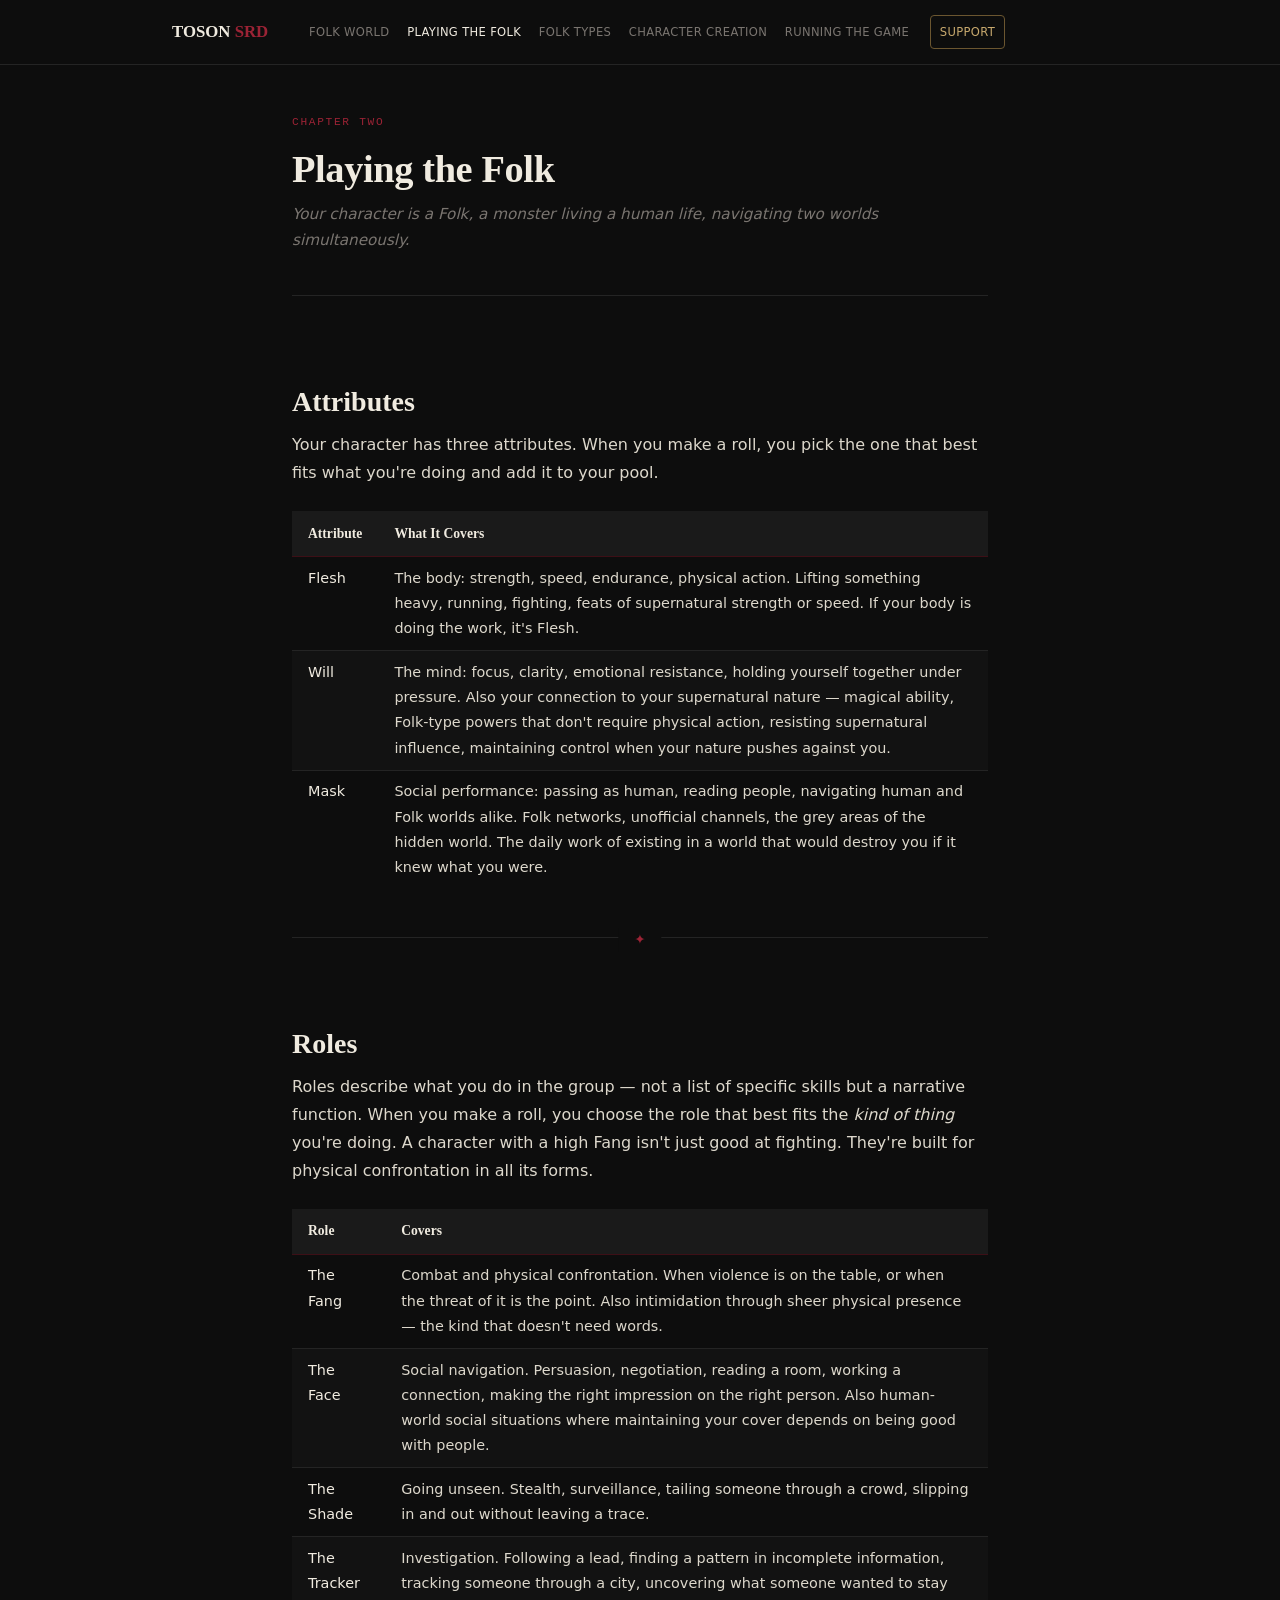
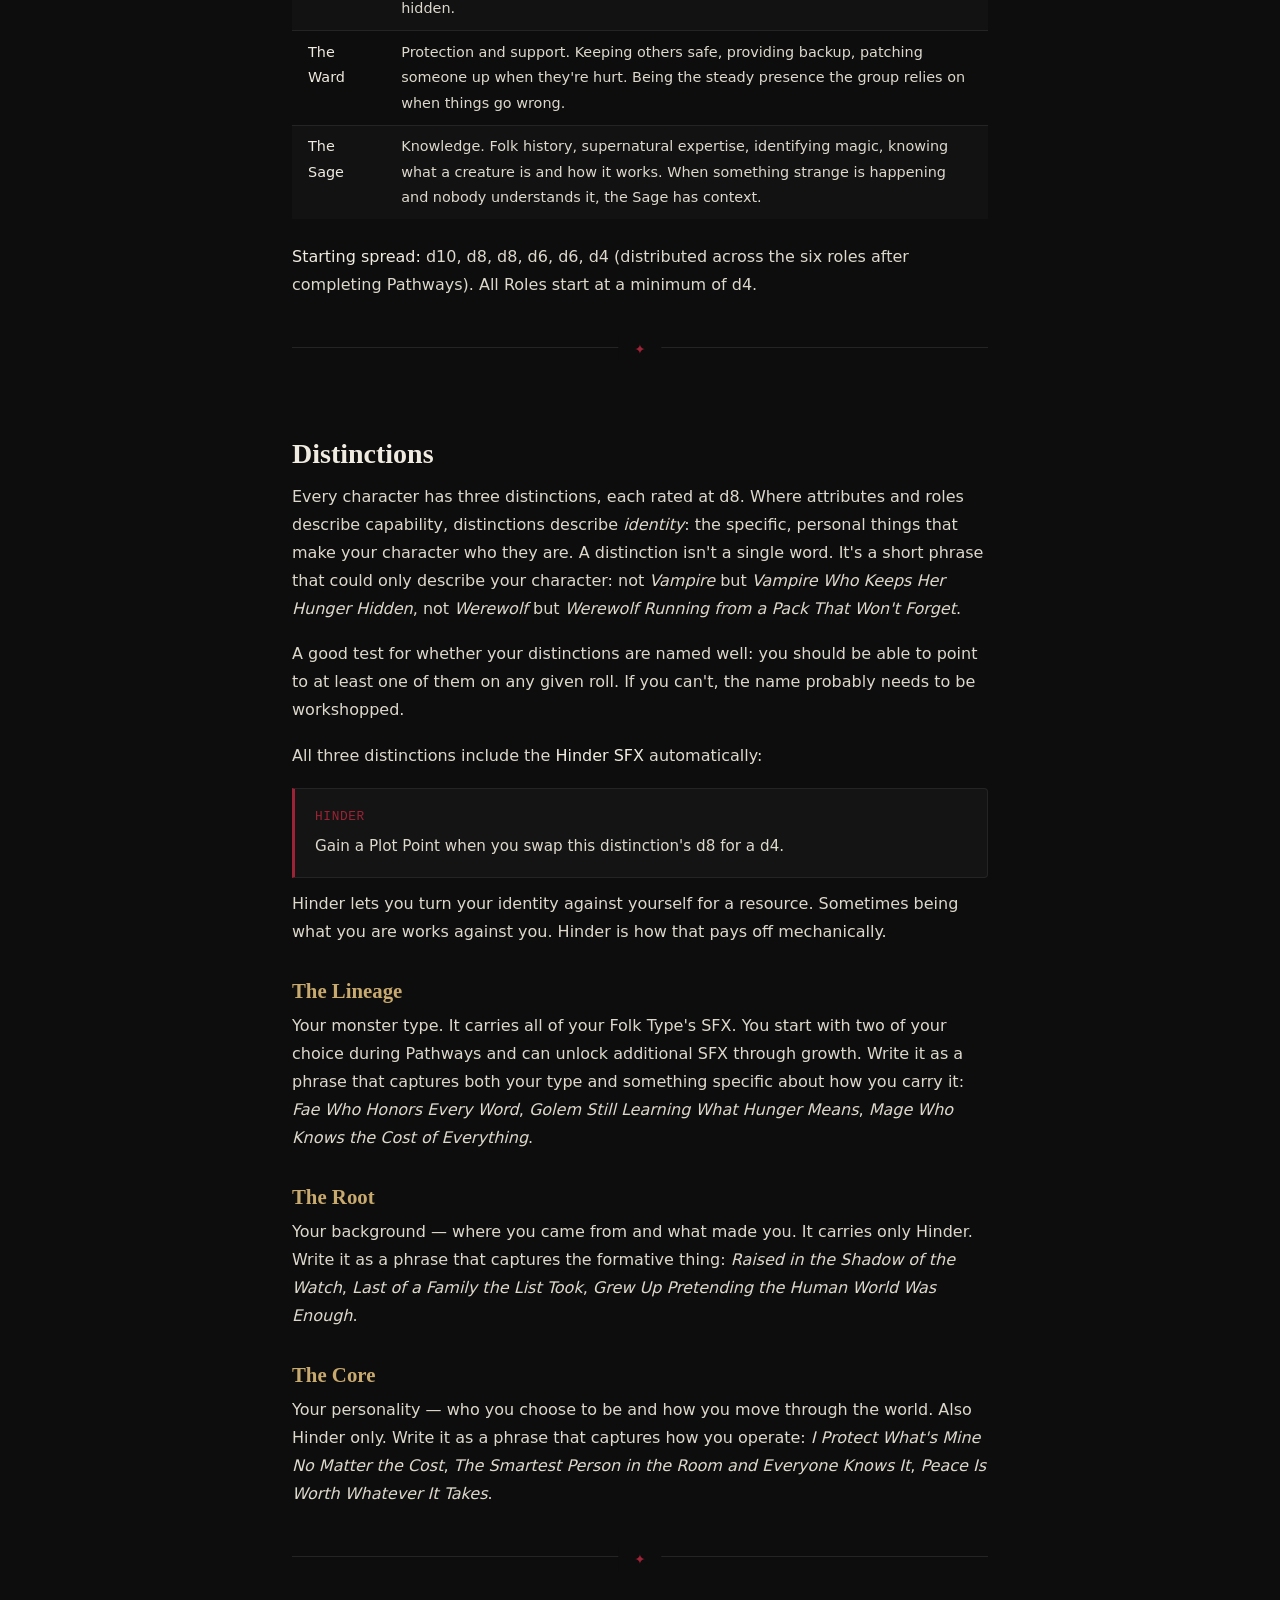
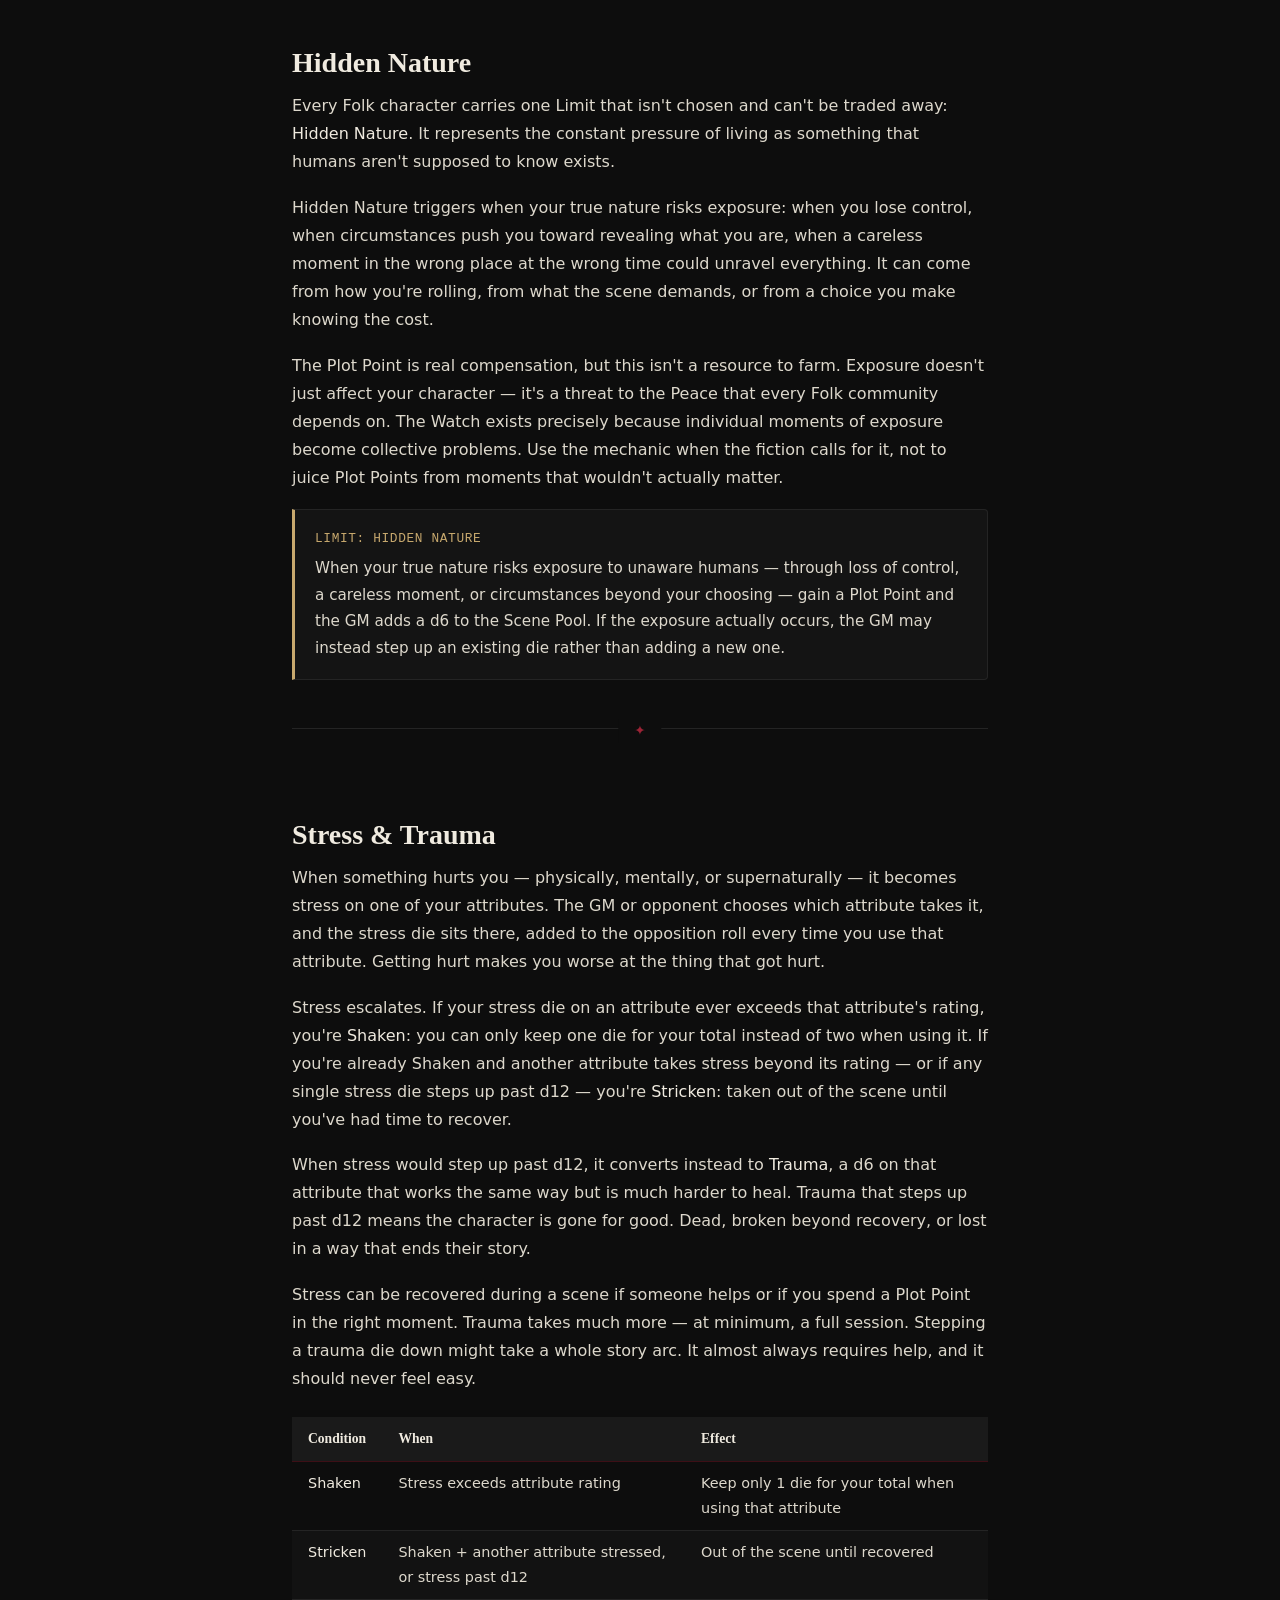
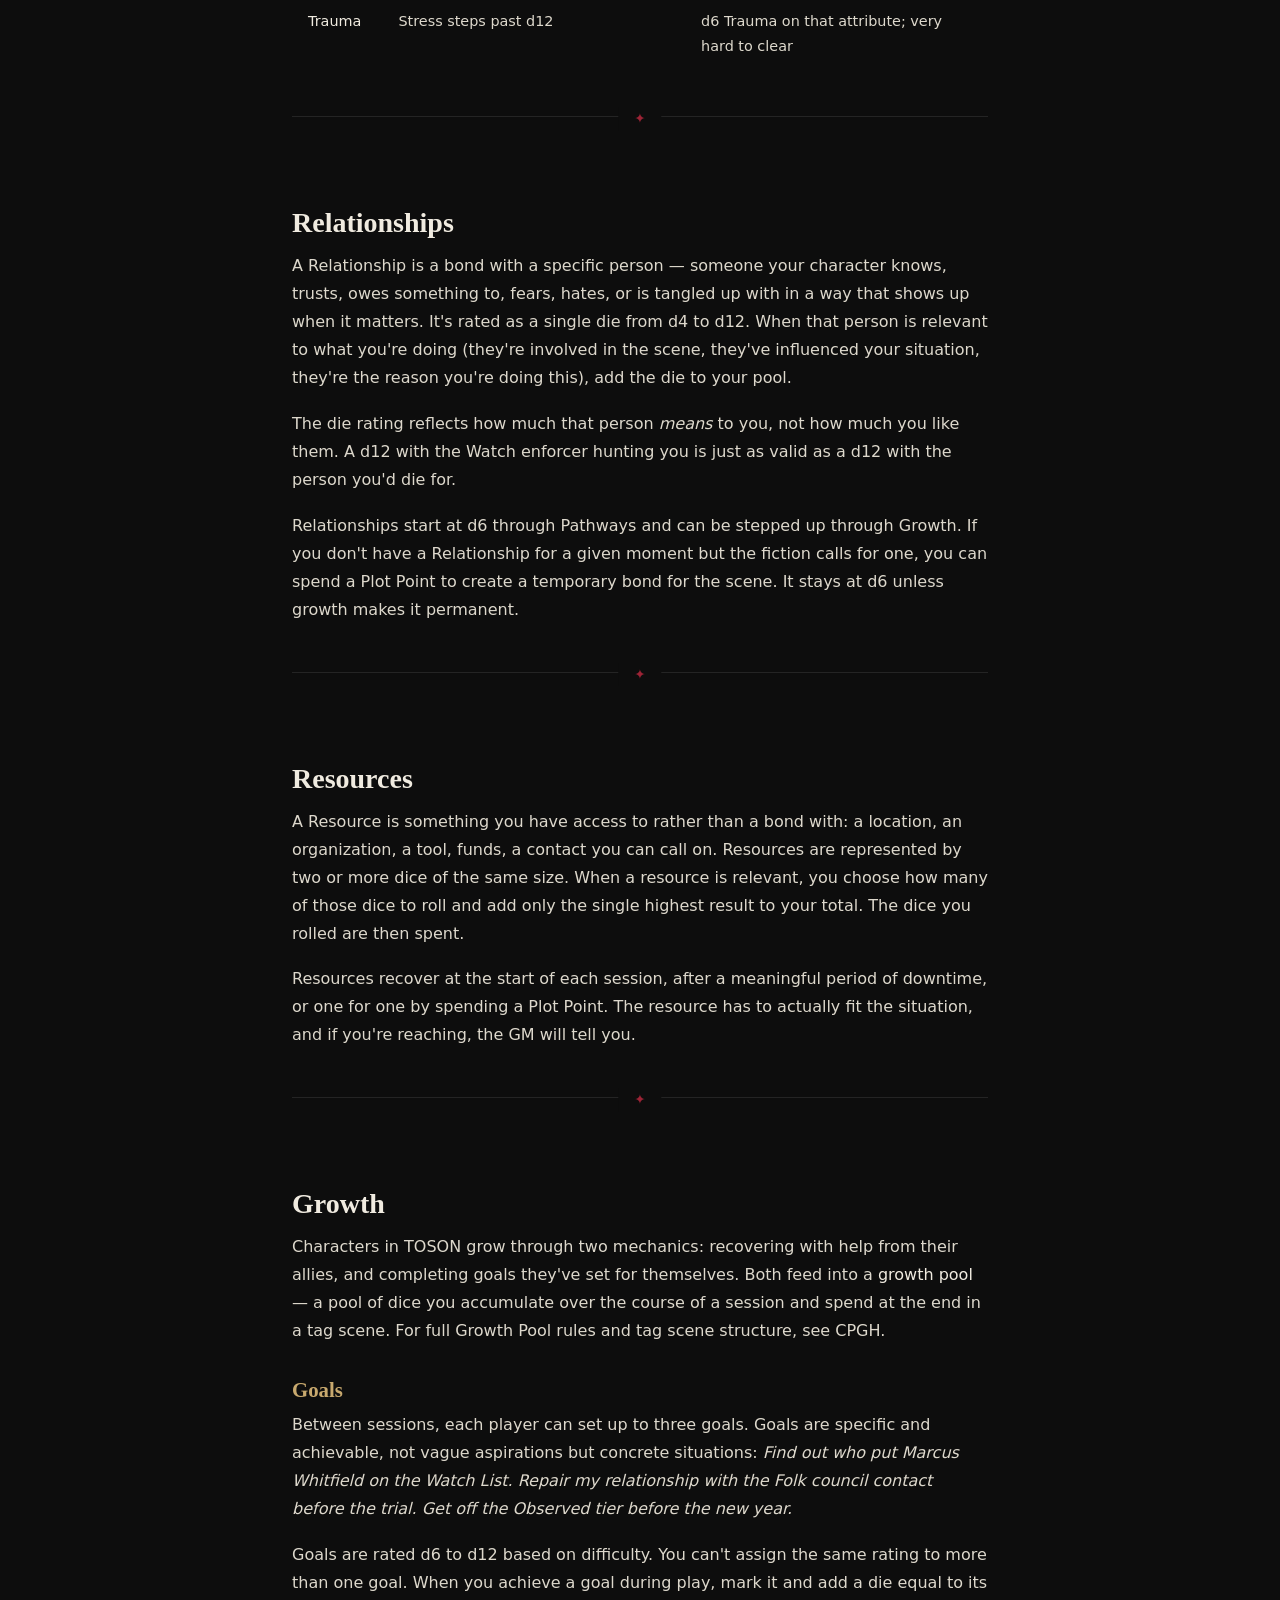
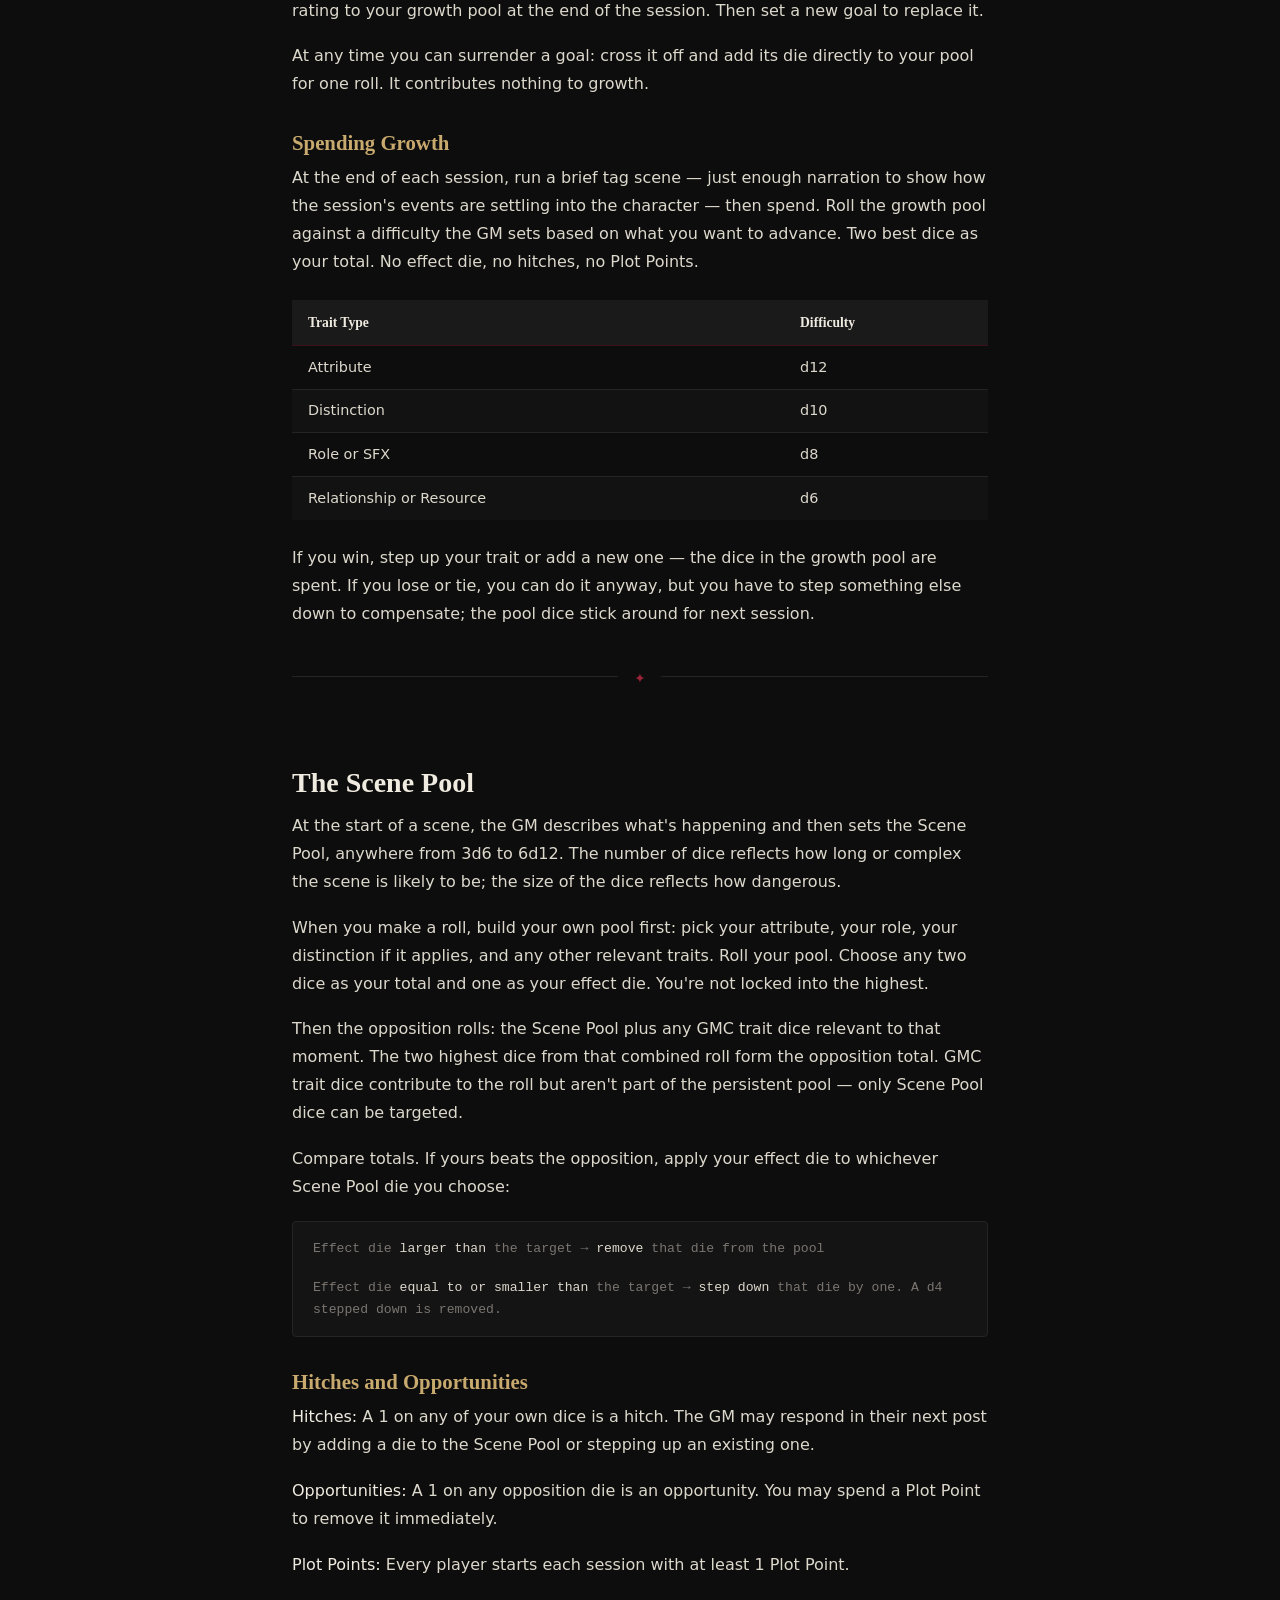
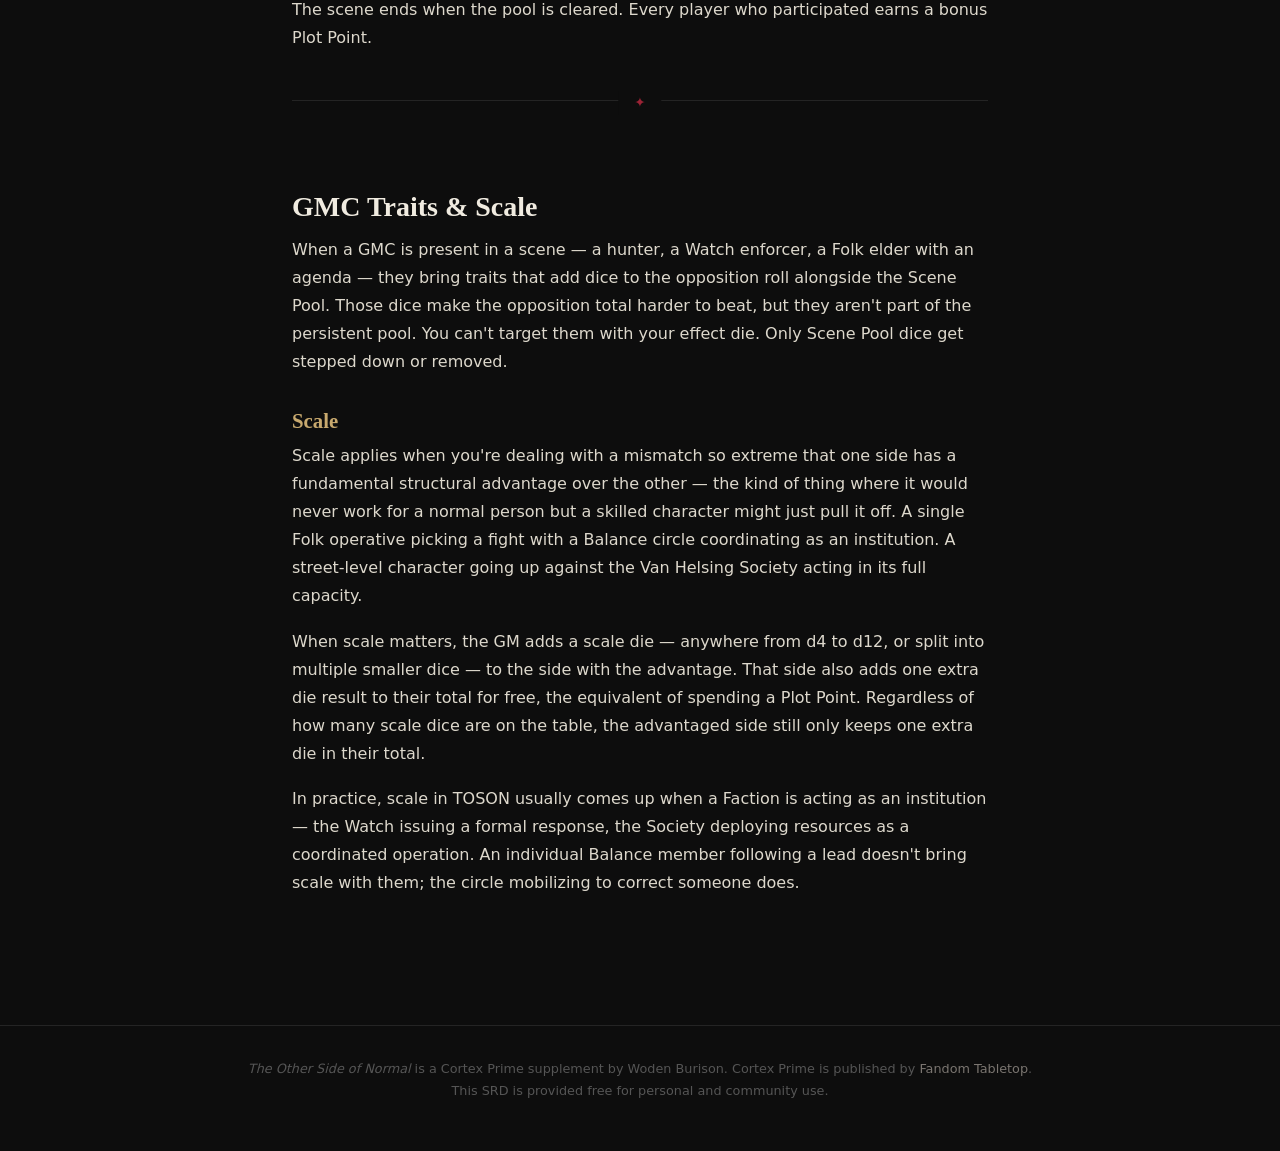
==== playing.html @ fdc02ce4 "init commit" ====
<!DOCTYPE html>
<html lang="en">
<head>
  <meta charset="UTF-8">
  <meta name="viewport" content="width=device-width, initial-scale=1.0">
  <title>Playing the Folk — TOSON SRD</title>
  <meta name="description" content="Attributes, Roles, Distinctions, Stress & Trauma, Relationships, Resources, Growth, and the Scene Pool for The Other Side of Normal.">
  <link rel="stylesheet" href="style.css">
</head>
<body>

<nav class="site-nav">
  <div class="nav-inner">
    <a class="nav-title" href="index.html">TOSON <span>SRD</span></a>
    <ul class="nav-links">
      <li><a href="folk-world.html">Folk World</a></li>
      <li><a href="playing.html" class="active">Playing the Folk</a></li>
      <li><a href="folk-types.html">Folk Types</a></li>
      <li><a href="character-creation.html">Character Creation</a></li>
      <li><a href="running.html">Running the Game</a></li>
      <li><a href="support.html" class="support-link">Support</a></li>
    </ul>
  </div>
</nav>

<main>
  <div class="page-wrapper">

    <header class="page-header">
      <div class="eyebrow">Chapter Two</div>
      <h1>Playing the Folk</h1>
      <p class="subtitle">Your character is a Folk, a monster living a human life, navigating two worlds simultaneously.</p>
    </header>

    <!-- ATTRIBUTES -->
    <section class="section">
      <span id="attributes" class="section-anchor"></span>
      <h2>Attributes</h2>
      <p>Your character has three attributes. When you make a roll, you pick the one that best fits what you're doing and add it to your pool.</p>

      <div class="table-wrapper">
        <table>
          <thead>
            <tr>
              <th>Attribute</th>
              <th>What It Covers</th>
            </tr>
          </thead>
          <tbody>
            <tr>
              <td><strong>Flesh</strong></td>
              <td>The body: strength, speed, endurance, physical action. Lifting something heavy, running, fighting, feats of supernatural strength or speed. If your body is doing the work, it's Flesh.</td>
            </tr>
            <tr>
              <td><strong>Will</strong></td>
              <td>The mind: focus, clarity, emotional resistance, holding yourself together under pressure. Also your connection to your supernatural nature — magical ability, Folk-type powers that don't require physical action, resisting supernatural influence, maintaining control when your nature pushes against you.</td>
            </tr>
            <tr>
              <td><strong>Mask</strong></td>
              <td>Social performance: passing as human, reading people, navigating human and Folk worlds alike. Folk networks, unofficial channels, the grey areas of the hidden world. The daily work of existing in a world that would destroy you if it knew what you were.</td>
            </tr>
          </tbody>
        </table>
      </div>
    </section>

    <hr class="section-rule">

    <!-- ROLES -->
    <section class="section">
      <span id="roles" class="section-anchor"></span>
      <h2>Roles</h2>
      <p>Roles describe what you do in the group — not a list of specific skills but a narrative function. When you make a roll, you choose the role that best fits the <em>kind of thing</em> you're doing. A character with a high Fang isn't just good at fighting. They're built for physical confrontation in all its forms.</p>

      <div class="table-wrapper">
        <table>
          <thead>
            <tr>
              <th>Role</th>
              <th>Covers</th>
            </tr>
          </thead>
          <tbody>
            <tr>
              <td><strong>The Fang</strong></td>
              <td>Combat and physical confrontation. When violence is on the table, or when the threat of it is the point. Also intimidation through sheer physical presence — the kind that doesn't need words.</td>
            </tr>
            <tr>
              <td><strong>The Face</strong></td>
              <td>Social navigation. Persuasion, negotiation, reading a room, working a connection, making the right impression on the right person. Also human-world social situations where maintaining your cover depends on being good with people.</td>
            </tr>
            <tr>
              <td><strong>The Shade</strong></td>
              <td>Going unseen. Stealth, surveillance, tailing someone through a crowd, slipping in and out without leaving a trace.</td>
            </tr>
            <tr>
              <td><strong>The Tracker</strong></td>
              <td>Investigation. Following a lead, finding a pattern in incomplete information, tracking someone through a city, uncovering what someone wanted to stay hidden.</td>
            </tr>
            <tr>
              <td><strong>The Ward</strong></td>
              <td>Protection and support. Keeping others safe, providing backup, patching someone up when they're hurt. Being the steady presence the group relies on when things go wrong.</td>
            </tr>
            <tr>
              <td><strong>The Sage</strong></td>
              <td>Knowledge. Folk history, supernatural expertise, identifying magic, knowing what a creature is and how it works. When something strange is happening and nobody understands it, the Sage has context.</td>
            </tr>
          </tbody>
        </table>
      </div>

      <p><strong>Starting spread:</strong> d10, d8, d8, d6, d6, d4 (distributed across the six roles after completing Pathways). All Roles start at a minimum of d4.</p>
    </section>

    <hr class="section-rule">

    <!-- DISTINCTIONS -->
    <section class="section">
      <span id="distinctions" class="section-anchor"></span>
      <h2>Distinctions</h2>
      <p>Every character has three distinctions, each rated at d8. Where attributes and roles describe capability, distinctions describe <em>identity</em>: the specific, personal things that make your character who they are. A distinction isn't a single word. It's a short phrase that could only describe your character: not <em>Vampire</em> but <em>Vampire Who Keeps Her Hunger Hidden</em>, not <em>Werewolf</em> but <em>Werewolf Running from a Pack That Won't Forget</em>.</p>
      <p>A good test for whether your distinctions are named well: you should be able to point to at least one of them on any given roll. If you can't, the name probably needs to be workshopped.</p>

      <p>All three distinctions include the <strong>Hinder SFX</strong> automatically:</p>

      <div class="sfx-block">
        <div class="sfx-name">Hinder</div>
        <p>Gain a Plot Point when you swap this distinction's d8 for a d4.</p>
      </div>

      <p>Hinder lets you turn your identity against yourself for a resource. Sometimes being what you are works against you. Hinder is how that pays off mechanically.</p>

      <h3>The Lineage</h3>
      <p>Your monster type. It carries all of your Folk Type's SFX. You start with two of your choice during Pathways and can unlock additional SFX through growth. Write it as a phrase that captures both your type and something specific about how you carry it: <em>Fae Who Honors Every Word</em>, <em>Golem Still Learning What Hunger Means</em>, <em>Mage Who Knows the Cost of Everything</em>.</p>

      <h3>The Root</h3>
      <p>Your background — where you came from and what made you. It carries only Hinder. Write it as a phrase that captures the formative thing: <em>Raised in the Shadow of the Watch</em>, <em>Last of a Family the List Took</em>, <em>Grew Up Pretending the Human World Was Enough</em>.</p>

      <h3>The Core</h3>
      <p>Your personality — who you choose to be and how you move through the world. Also Hinder only. Write it as a phrase that captures how you operate: <em>I Protect What's Mine No Matter the Cost</em>, <em>The Smartest Person in the Room and Everyone Knows It</em>, <em>Peace Is Worth Whatever It Takes</em>.</p>
    </section>

    <hr class="section-rule">

    <!-- HIDDEN NATURE -->
    <section class="section">
      <span id="hidden-nature" class="section-anchor"></span>
      <h2>Hidden Nature</h2>
      <p>Every Folk character carries one Limit that isn't chosen and can't be traded away: <strong>Hidden Nature</strong>. It represents the constant pressure of living as something that humans aren't supposed to know exists.</p>
      <p>Hidden Nature triggers when your true nature risks exposure: when you lose control, when circumstances push you toward revealing what you are, when a careless moment in the wrong place at the wrong time could unravel everything. It can come from how you're rolling, from what the scene demands, or from a choice you make knowing the cost.</p>
      <p>The Plot Point is real compensation, but this isn't a resource to farm. Exposure doesn't just affect your character — it's a threat to the Peace that every Folk community depends on. The Watch exists precisely because individual moments of exposure become collective problems. Use the mechanic when the fiction calls for it, not to juice Plot Points from moments that wouldn't actually matter.</p>

      <div class="sfx-block limit">
        <div class="sfx-name">Limit: Hidden Nature</div>
        <p>When your true nature risks exposure to unaware humans — through loss of control, a careless moment, or circumstances beyond your choosing — gain a Plot Point and the GM adds a d6 to the Scene Pool. If the exposure actually occurs, the GM may instead step up an existing die rather than adding a new one.</p>
      </div>
    </section>

    <hr class="section-rule">

    <!-- STRESS & TRAUMA -->
    <section class="section">
      <span id="stress-trauma" class="section-anchor"></span>
      <h2>Stress &amp; Trauma</h2>
      <p>When something hurts you — physically, mentally, or supernaturally — it becomes stress on one of your attributes. The GM or opponent chooses which attribute takes it, and the stress die sits there, added to the opposition roll every time you use that attribute. Getting hurt makes you worse at the thing that got hurt.</p>

      <p>Stress escalates. If your stress die on an attribute ever exceeds that attribute's rating, you're <strong>Shaken</strong>: you can only keep one die for your total instead of two when using it. If you're already Shaken and another attribute takes stress beyond its rating — or if any single stress die steps up past d12 — you're <strong>Stricken</strong>: taken out of the scene until you've had time to recover.</p>

      <p>When stress would step up past d12, it converts instead to <strong>Trauma</strong>, a d6 on that attribute that works the same way but is much harder to heal. Trauma that steps up past d12 means the character is gone for good. Dead, broken beyond recovery, or lost in a way that ends their story.</p>

      <p>Stress can be recovered during a scene if someone helps or if you spend a Plot Point in the right moment. Trauma takes much more — at minimum, a full session. Stepping a trauma die down might take a whole story arc. It almost always requires help, and it should never feel easy.</p>

      <div class="table-wrapper">
        <table>
          <thead>
            <tr>
              <th>Condition</th>
              <th>When</th>
              <th>Effect</th>
            </tr>
          </thead>
          <tbody>
            <tr>
              <td><strong>Shaken</strong></td>
              <td>Stress exceeds attribute rating</td>
              <td>Keep only 1 die for your total when using that attribute</td>
            </tr>
            <tr>
              <td><strong>Stricken</strong></td>
              <td>Shaken + another attribute stressed, or stress past d12</td>
              <td>Out of the scene until recovered</td>
            </tr>
            <tr>
              <td><strong>Trauma</strong></td>
              <td>Stress steps past d12</td>
              <td>d6 Trauma on that attribute; very hard to clear</td>
            </tr>
          </tbody>
        </table>
      </div>
    </section>

    <hr class="section-rule">

    <!-- RELATIONSHIPS -->
    <section class="section">
      <span id="relationships" class="section-anchor"></span>
      <h2>Relationships</h2>
      <p>A Relationship is a bond with a specific person — someone your character knows, trusts, owes something to, fears, hates, or is tangled up with in a way that shows up when it matters. It's rated as a single die from d4 to d12. When that person is relevant to what you're doing (they're involved in the scene, they've influenced your situation, they're the reason you're doing this), add the die to your pool.</p>

      <p>The die rating reflects how much that person <em>means</em> to you, not how much you like them. A d12 with the Watch enforcer hunting you is just as valid as a d12 with the person you'd die for.</p>

      <p>Relationships start at d6 through Pathways and can be stepped up through Growth. If you don't have a Relationship for a given moment but the fiction calls for one, you can spend a Plot Point to create a temporary bond for the scene. It stays at d6 unless growth makes it permanent.</p>
    </section>

    <hr class="section-rule">

    <!-- RESOURCES -->
    <section class="section">
      <span id="resources" class="section-anchor"></span>
      <h2>Resources</h2>
      <p>A Resource is something you have access to rather than a bond with: a location, an organization, a tool, funds, a contact you can call on. Resources are represented by two or more dice of the same size. When a resource is relevant, you choose how many of those dice to roll and add only the single highest result to your total. The dice you rolled are then spent.</p>

      <p>Resources recover at the start of each session, after a meaningful period of downtime, or one for one by spending a Plot Point. The resource has to actually fit the situation, and if you're reaching, the GM will tell you.</p>
    </section>

    <hr class="section-rule">

    <!-- GROWTH -->
    <section class="section">
      <span id="growth" class="section-anchor"></span>
      <h2>Growth</h2>
      <p>Characters in TOSON grow through two mechanics: recovering with help from their allies, and completing goals they've set for themselves. Both feed into a <strong>growth pool</strong> — a pool of dice you accumulate over the course of a session and spend at the end in a tag scene. For full Growth Pool rules and tag scene structure, see CPGH.</p>

      <h3>Goals</h3>
      <p>Between sessions, each player can set up to three goals. Goals are specific and achievable, not vague aspirations but concrete situations: <em>Find out who put Marcus Whitfield on the Watch List. Repair my relationship with the Folk council contact before the trial. Get off the Observed tier before the new year.</em></p>
      <p>Goals are rated d6 to d12 based on difficulty. You can't assign the same rating to more than one goal. When you achieve a goal during play, mark it and add a die equal to its rating to your growth pool at the end of the session. Then set a new goal to replace it.</p>
      <p>At any time you can surrender a goal: cross it off and add its die directly to your pool for one roll. It contributes nothing to growth.</p>

      <h3>Spending Growth</h3>
      <p>At the end of each session, run a brief tag scene — just enough narration to show how the session's events are settling into the character — then spend. Roll the growth pool against a difficulty the GM sets based on what you want to advance. Two best dice as your total. No effect die, no hitches, no Plot Points.</p>

      <div class="table-wrapper">
        <table>
          <thead>
            <tr>
              <th>Trait Type</th>
              <th>Difficulty</th>
            </tr>
          </thead>
          <tbody>
            <tr><td>Attribute</td><td>d12</td></tr>
            <tr><td>Distinction</td><td>d10</td></tr>
            <tr><td>Role or SFX</td><td>d8</td></tr>
            <tr><td>Relationship or Resource</td><td>d6</td></tr>
          </tbody>
        </table>
      </div>

      <p>If you win, step up your trait or add a new one — the dice in the growth pool are spent. If you lose or tie, you can do it anyway, but you have to step something else down to compensate; the pool dice stick around for next session.</p>
    </section>

    <hr class="section-rule">

    <!-- SCENE POOL -->
    <section class="section">
      <span id="scene-pool" class="section-anchor"></span>
      <h2>The Scene Pool</h2>
      <p>At the start of a scene, the GM describes what's happening and then sets the Scene Pool, anywhere from 3d6 to 6d12. The number of dice reflects how long or complex the scene is likely to be; the size of the dice reflects how dangerous.</p>

      <p>When you make a roll, build your own pool first: pick your attribute, your role, your distinction if it applies, and any other relevant traits. Roll your pool. Choose any two dice as your total and one as your effect die. You're not locked into the highest.</p>

      <p>Then the opposition rolls: the Scene Pool plus any GMC trait dice relevant to that moment. The two highest dice from that combined roll form the opposition total. GMC trait dice contribute to the roll but aren't part of the persistent pool — only Scene Pool dice can be targeted.</p>

      <p>Compare totals. If yours beats the opposition, apply your effect die to whichever Scene Pool die you choose:</p>

      <div class="mechanic">
        <p>Effect die <strong>larger than</strong> the target → <strong>remove</strong> that die from the pool</p>
        <p style="margin-bottom:0">Effect die <strong>equal to or smaller than</strong> the target → <strong>step down</strong> that die by one. A d4 stepped down is removed.</p>
      </div>

      <h3>Hitches and Opportunities</h3>
      <p><strong>Hitches:</strong> A 1 on any of your own dice is a hitch. The GM may respond in their next post by adding a die to the Scene Pool or stepping up an existing one.</p>
      <p><strong>Opportunities:</strong> A 1 on any opposition die is an opportunity. You may spend a Plot Point to remove it immediately.</p>
      <p><strong>Plot Points:</strong> Every player starts each session with at least 1 Plot Point.</p>

      <p>The scene ends when the pool is cleared. Every player who participated earns a bonus Plot Point.</p>
    </section>

    <hr class="section-rule">

    <!-- GMC TRAITS & SCALE -->
    <section class="section">
      <span id="gmc-traits-scale" class="section-anchor"></span>
      <h2>GMC Traits &amp; Scale</h2>
      <p>When a GMC is present in a scene — a hunter, a Watch enforcer, a Folk elder with an agenda — they bring traits that add dice to the opposition roll alongside the Scene Pool. Those dice make the opposition total harder to beat, but they aren't part of the persistent pool. You can't target them with your effect die. Only Scene Pool dice get stepped down or removed.</p>

      <h3>Scale</h3>
      <p>Scale applies when you're dealing with a mismatch so extreme that one side has a fundamental structural advantage over the other — the kind of thing where it would never work for a normal person but a skilled character might just pull it off. A single Folk operative picking a fight with a Balance circle coordinating as an institution. A street-level character going up against the Van Helsing Society acting in its full capacity.</p>

      <p>When scale matters, the GM adds a scale die — anywhere from d4 to d12, or split into multiple smaller dice — to the side with the advantage. That side also adds one extra die result to their total for free, the equivalent of spending a Plot Point. Regardless of how many scale dice are on the table, the advantaged side still only keeps one extra die in their total.</p>

      <p>In practice, scale in TOSON usually comes up when a Faction is acting as an institution — the Watch issuing a formal response, the Society deploying resources as a coordinated operation. An individual Balance member following a lead doesn't bring scale with them; the circle mobilizing to correct someone does.</p>
    </section>

  </div>
</main>

<footer>
  <p><em>The Other Side of Normal</em> is a Cortex Prime supplement by Woden Burison. Cortex Prime is published by <a href="https://www.cortexrpg.com" target="_blank" rel="noopener">Fandom Tabletop</a>.<br>
  This SRD is provided free for personal and community use.</p>
</footer>

</body>
</html>
---- style.css ----
/* =============================================
   THE OTHER SIDE OF NORMAL — SRD Stylesheet
   Theme: Lite Modern Horror / Urban Fantasy
   ============================================= */

/* System fonts — no external dependencies */

/* ---- Reset & Base ---- */
*, *::before, *::after {
  box-sizing: border-box;
  margin: 0;
  padding: 0;
}

:root {
  --bg:           #0d0d0d;
  --bg-card:      #141414;
  --bg-elevated:  #1a1a1a;
  --border:       #242424;
  --border-light: #2e2e2e;
  --text:         #ddd8cc;
  --text-muted:   #7a7570;
  --text-dim:     #555;
  --heading:      #f0ebe0;
  --accent:       #9b2335;
  --accent-hover: #c02a40;
  --accent-muted: #3d0f16;
  --gold:         #c8a96e;
  --gold-muted:   #6b5630;
  --link:         #b8956e;
  --link-hover:   #d4b08c;
  --nav-h:        64px;
  --content-w:    760px;
  --wide-w:       1000px;
  --radius:       4px;
}

html {
  scroll-behavior: smooth;
}

body {
  background-color: var(--bg);
  color: var(--text);
  font-family: system-ui, -apple-system, BlinkMacSystemFont, "Segoe UI", "Helvetica Neue", Arial, sans-serif;
  font-size: 16px;
  font-weight: 400;
  line-height: 1.75;
  min-height: 100vh;
}

/* ---- Typography ---- */
h1, h2, h3, h4, h5 {
  font-family: Georgia, "Palatino Linotype", Palatino, serif;
  color: var(--heading);
  line-height: 1.25;
  font-weight: 600;
}

h1 { font-size: 2.4rem; letter-spacing: -0.01em; }
h2 { font-size: 1.75rem; margin-top: 2.5rem; margin-bottom: 0.75rem; }
h3 { font-size: 1.3rem; margin-top: 2rem; margin-bottom: 0.5rem; color: var(--gold); }
h4 { font-size: 1.05rem; margin-top: 1.5rem; margin-bottom: 0.4rem; color: var(--text); font-style: italic; }
h5 { font-size: 0.95rem; margin-top: 1.25rem; margin-bottom: 0.3rem; text-transform: uppercase; letter-spacing: 0.08em; font-size: 0.8rem; color: var(--text-muted); }

p { margin-bottom: 1.1rem; }

a {
  color: var(--link);
  text-decoration: none;
  transition: color 0.15s ease;
}
a:hover { color: var(--link-hover); text-decoration: underline; }

strong { color: var(--heading); font-weight: 500; }
em { font-style: italic; }

hr {
  border: none;
  border-top: 1px solid var(--border);
  margin: 2.5rem 0;
}

/* Decorative section divider */
hr.section-rule {
  border: none;
  text-align: center;
  margin: 3rem 0;
  overflow: visible;
  position: relative;
}
hr.section-rule::after {
  content: '✦';
  position: absolute;
  top: -0.65em;
  left: 50%;
  transform: translateX(-50%);
  color: var(--accent);
  font-size: 0.85rem;
  background: var(--bg);
  padding: 0 1rem;
}
hr.section-rule::before {
  content: '';
  display: block;
  border-top: 1px solid var(--border);
  width: 100%;
  margin-top: 0.6em;
}

/* ---- Navigation ---- */
nav.site-nav {
  position: sticky;
  top: 0;
  z-index: 100;
  background: #0d0d0d;
  border-bottom: 1px solid var(--border);
}

.nav-inner {
  max-width: var(--wide-w);
  margin: 0 auto;
  padding: 0 2rem;
  width: 100%;
  display: grid;
  grid-template-columns: auto 1fr;
  align-items: center;
  min-height: var(--nav-h);
}

.nav-title {
  font-family: Georgia, "Palatino Linotype", Palatino, serif;
  font-size: 1.05rem;
  font-weight: 600;
  color: var(--heading);
  text-decoration: none;
  white-space: nowrap;
  margin-right: 2rem;
}
.nav-title:hover { color: var(--gold); text-decoration: none; }

.nav-title span {
  color: var(--accent);
}

.nav-links {
  display: flex;
  flex-wrap: wrap;
  align-items: center;
  list-style: none;
  row-gap: 0.15rem;
  padding: 0.65rem 0;
}

.nav-links a {
  display: block;
  padding: 0.4rem 0.55rem;
  font-size: 0.72rem;
  font-weight: 500;
  letter-spacing: 0.03em;
  text-transform: uppercase;
  color: var(--text-muted);
  white-space: nowrap;
  transition: color 0.15s ease;
  text-decoration: none;
}
.nav-links a:hover,
.nav-links a.active { color: var(--heading); }
.nav-links a.support-link {
  color: var(--gold);
  border: 1px solid var(--gold-muted);
  border-radius: var(--radius);
  margin-left: 0.75rem;
}
.nav-links a.support-link:hover {
  background: var(--gold-muted);
  color: var(--gold);
}

/* ---- Layout ---- */
.page-wrapper {
  max-width: var(--content-w);
  margin: 0 auto;
  padding: 3rem 2rem 5rem;
}

.page-wrapper.wide {
  max-width: var(--wide-w);
}

/* ---- Page Header ---- */
.page-header {
  margin-bottom: 3rem;
  padding-bottom: 1.5rem;
  border-bottom: 1px solid var(--border);
}

.page-header .eyebrow {
  font-size: 0.7rem;
  text-transform: uppercase;
  letter-spacing: 0.15em;
  color: var(--accent);
  font-family: "Courier New", Courier, monospace;
  margin-bottom: 0.75rem;
}

.page-header h1 {
  margin-bottom: 0.5rem;
}

.page-header .subtitle {
  color: var(--text-muted);
  font-size: 0.95rem;
  font-style: italic;
}

/* ---- Section Anchors ---- */
.section {
  margin-bottom: 3rem;
}

.section-anchor {
  display: block;
  height: calc(var(--nav-h) + 1rem);
  margin-top: calc(-1 * (var(--nav-h) + 1rem));
  pointer-events: none;
  visibility: hidden;
}

/* ---- Tables ---- */
.table-wrapper {
  overflow-x: auto;
  margin: 1.5rem 0;
}

table {
  width: 100%;
  border-collapse: collapse;
  font-size: 0.9rem;
}

th {
  background: var(--bg-elevated);
  color: var(--heading);
  font-family: Georgia, "Palatino Linotype", Palatino, serif;
  font-weight: 600;
  text-align: left;
  padding: 0.65rem 1rem;
  border-bottom: 1px solid var(--accent-muted);
  font-size: 0.85rem;
}

td {
  padding: 0.55rem 1rem;
  border-bottom: 1px solid var(--border);
  vertical-align: top;
}

tr:last-child td { border-bottom: none; }
tr:nth-child(even) td { background: rgba(255,255,255,0.02); }

/* ---- SFX Blocks ---- */
.sfx-block {
  background: var(--bg-card);
  border: 1px solid var(--border);
  border-left: 3px solid var(--accent);
  padding: 1.1rem 1.25rem;
  margin: 0.75rem 0;
  border-radius: 0 var(--radius) var(--radius) 0;
}

.sfx-name {
  font-family: "Courier New", Courier, monospace;
  font-size: 0.8rem;
  color: var(--accent);
  text-transform: uppercase;
  letter-spacing: 0.05em;
  margin-bottom: 0.3rem;
}

.sfx-block p {
  margin-bottom: 0;
  font-size: 0.95rem;
  color: var(--text);
}

/* Limit block — gold accent */
.sfx-block.limit {
  border-left-color: var(--gold);
}
.sfx-block.limit .sfx-name {
  color: var(--gold);
}

/* ---- Sidebar / Callout ---- */
.callout {
  background: var(--bg-elevated);
  border: 1px solid var(--border-light);
  border-radius: var(--radius);
  padding: 1.25rem 1.5rem;
  margin: 1.75rem 0;
}

.callout-title {
  font-family: "Courier New", Courier, monospace;
  font-size: 0.7rem;
  text-transform: uppercase;
  letter-spacing: 0.12em;
  color: var(--gold);
  margin-bottom: 0.75rem;
}

.callout p:last-child { margin-bottom: 0; }

/* ---- Folk Type Header ---- */
.folk-type-header {
  margin-bottom: 1.5rem;
}

.folk-type-header h2 {
  margin-bottom: 0.4rem;
  margin-top: 0;
}

.folk-type-die {
  display: inline-block;
  font-family: "Courier New", Courier, monospace;
  font-size: 0.75rem;
  color: var(--accent);
  background: var(--accent-muted);
  padding: 0.15rem 0.5rem;
  border-radius: var(--radius);
  margin-bottom: 0.75rem;
}

.folk-type-flavor {
  font-style: italic;
  color: var(--text-muted);
  font-size: 0.95rem;
  margin-bottom: 1.25rem;
  line-height: 1.6;
}

.folk-type-flavor::before {
  content: '"';
  color: var(--accent);
}
.folk-type-flavor::after {
  content: '"';
  color: var(--accent);
}

/* ---- Distinction Block ---- */
.distinction-block {
  background: var(--bg-card);
  border: 1px solid var(--border);
  padding: 1rem 1.25rem;
  margin: 0.75rem 0;
  border-radius: var(--radius);
}

.distinction-name {
  font-family: "Courier New", Courier, monospace;
  font-size: 0.75rem;
  color: var(--gold);
  text-transform: uppercase;
  letter-spacing: 0.05em;
  margin-bottom: 0.4rem;
}

/* ---- Mechanic block (inline rules text) ---- */
.mechanic {
  background: var(--bg-card);
  border: 1px solid var(--border);
  border-radius: var(--radius);
  padding: 1rem 1.25rem;
  margin: 1.25rem 0;
  font-family: "Courier New", Courier, monospace;
  font-size: 0.82rem;
  line-height: 1.65;
  color: var(--text-muted);
}

.mechanic strong {
  color: var(--text);
}

/* ---- Stat Block (sample characters) ---- */
.stat-block {
  background: var(--bg-card);
  border: 1px solid var(--border-light);
  border-radius: var(--radius);
  padding: 1.5rem;
  margin: 2rem 0;
}

.stat-block h3 {
  margin-top: 0;
  margin-bottom: 0.25rem;
  color: var(--heading);
}

.stat-block .character-type {
  font-family: "Courier New", Courier, monospace;
  font-size: 0.7rem;
  text-transform: uppercase;
  letter-spacing: 0.1em;
  color: var(--accent);
  margin-bottom: 0.75rem;
}

.stat-block .character-flavor {
  font-style: italic;
  color: var(--text-muted);
  font-size: 0.9rem;
  margin-bottom: 1.25rem;
  padding-bottom: 1rem;
  border-bottom: 1px solid var(--border);
}

.stat-line {
  display: flex;
  flex-wrap: wrap;
  gap: 0.5rem;
  margin: 0.5rem 0;
  font-size: 0.85rem;
  align-items: baseline;
}

.stat-label {
  font-family: "Courier New", Courier, monospace;
  font-size: 0.7rem;
  text-transform: uppercase;
  letter-spacing: 0.08em;
  color: var(--text-muted);
  margin-right: 0.25rem;
  flex-shrink: 0;
}

.stat-pill {
  display: inline-block;
  font-family: "Courier New", Courier, monospace;
  font-size: 0.75rem;
  padding: 0.1rem 0.45rem;
  border: 1px solid var(--border-light);
  border-radius: 2px;
  color: var(--text-muted);
}

.stat-pill.high {
  border-color: var(--gold-muted);
  color: var(--gold);
  background: rgba(200, 169, 110, 0.06);
}

/* ---- Pathway Stage ---- */
.pathway-stage {
  background: var(--bg-card);
  border: 1px solid var(--border);
  border-radius: var(--radius);
  padding: 1.5rem;
  margin: 1.5rem 0;
}

.pathway-stage .stage-label {
  font-family: "Courier New", Courier, monospace;
  font-size: 0.7rem;
  text-transform: uppercase;
  letter-spacing: 0.1em;
  color: var(--accent);
  margin-bottom: 0.4rem;
}

.pathway-stage h3 {
  margin-top: 0;
  margin-bottom: 0.25rem;
  color: var(--heading);
}

.pathway-stage .stage-type {
  font-size: 0.8rem;
  color: var(--text-muted);
  font-style: italic;
  margin-bottom: 1rem;
}

.pathway-stage ol {
  margin: 0.75rem 0 1rem 1.25rem;
  color: var(--text);
  font-size: 0.95rem;
}

.pathway-stage ol li { margin-bottom: 0.4rem; }

.pathway-mechanics {
  background: var(--bg-elevated);
  border-radius: var(--radius);
  padding: 0.85rem 1rem;
  margin-top: 0.75rem;
  font-size: 0.85rem;
  color: var(--text-muted);
  line-height: 1.7;
}

/* ---- Fiction Block ---- */
.fiction {
  border-left: 2px solid var(--accent-muted);
  padding: 0.5rem 0 0.5rem 1.5rem;
  margin: 1.75rem 0;
  color: var(--text-muted);
  font-style: italic;
  font-size: 0.95rem;
  line-height: 1.8;
}

.fiction p { margin-bottom: 0.9rem; }
.fiction p:last-child { margin-bottom: 0; }

/* ---- Faction header ---- */
.faction-header .faction-motto {
  font-family: Georgia, "Palatino Linotype", Palatino, serif;
  font-style: italic;
  font-size: 1.1rem;
  color: var(--heading);
  margin-bottom: 0.5rem;
}

.faction-header .faction-tagline {
  font-size: 0.9rem;
  color: var(--text-muted);
  font-style: italic;
  margin-bottom: 1.5rem;
}

/* ---- Home Page Hero ---- */
.hero {
  padding: 5rem 0 3rem;
  border-bottom: 1px solid var(--border);
  margin-bottom: 3rem;
}

.hero-eyebrow {
  font-family: "Courier New", Courier, monospace;
  font-size: 0.7rem;
  text-transform: uppercase;
  letter-spacing: 0.18em;
  color: var(--accent);
  margin-bottom: 1.25rem;
}

.hero h1 {
  font-size: 3.2rem;
  line-height: 1.1;
  margin-bottom: 0.5rem;
}

.hero h1 em {
  font-style: italic;
  color: var(--gold);
}

.hero-subtitle {
  font-size: 1rem;
  color: var(--text-muted);
  margin-bottom: 2.5rem;
  max-width: 480px;
}

.hero-cta {
  display: inline-grid;
  grid-auto-flow: column;
  align-items: center;
  gap: 0.5rem;
  background: var(--accent);
  color: #fff;
  padding: 0.7rem 1.4rem;
  border-radius: var(--radius);
  font-size: 0.85rem;
  font-weight: 500;
  letter-spacing: 0.04em;
  text-decoration: none;
  transition: background 0.15s ease;
  margin-right: 0.75rem;
}
.hero-cta:hover { background: var(--accent-hover); color: #fff; text-decoration: none; }

.hero-cta.secondary {
  background: transparent;
  border: 1px solid var(--border-light);
  color: var(--text-muted);
}
.hero-cta.secondary:hover { border-color: var(--text-muted); color: var(--text); }

/* ---- Section Cards (home) ---- */
.section-cards {
  display: grid;
  grid-template-columns: repeat(auto-fill, minmax(280px, 1fr));
  gap: 1rem;
  margin: 2rem 0;
}

.section-card {
  background: var(--bg-card);
  border: 1px solid var(--border);
  border-radius: var(--radius);
  padding: 1.5rem;
  text-decoration: none;
  transition: border-color 0.15s ease, background 0.15s ease;
  display: block;
}

.section-card:hover {
  border-color: var(--border-light);
  background: var(--bg-elevated);
  text-decoration: none;
}

.section-card .card-eyebrow {
  font-family: "Courier New", Courier, monospace;
  font-size: 0.65rem;
  text-transform: uppercase;
  letter-spacing: 0.12em;
  color: var(--accent);
  margin-bottom: 0.6rem;
}

.section-card h3 {
  margin: 0 0 0.5rem;
  font-size: 1.1rem;
  color: var(--heading);
}

.section-card p {
  margin: 0;
  font-size: 0.88rem;
  color: var(--text-muted);
  line-height: 1.55;
}

/* ---- Support Page ---- */
.support-hero {
  text-align: center;
  padding: 4rem 0 3rem;
}

.support-hero h1 { margin-bottom: 0.75rem; }
.support-hero p { color: var(--text-muted); max-width: 480px; margin: 0 auto 2rem; }

.kofi-wrapper {
  display: grid;
  justify-content: center;
  margin: 2rem 0;
}

/* ---- Watch List Table ---- */
.watch-tier {
  display: inline-block;
  font-family: "Courier New", Courier, monospace;
  font-size: 0.7rem;
  padding: 0.15rem 0.5rem;
  border-radius: 2px;
}

.watch-tier.observed { background: rgba(200, 169, 110, 0.1); color: var(--gold); }
.watch-tier.listed   { background: rgba(155, 35, 53, 0.15); color: #e06070; }
.watch-tier.condemned{ background: rgba(155, 35, 53, 0.35); color: #ff6070; }

/* ---- Footer ---- */
footer {
  border-top: 1px solid var(--border);
  padding: 2rem;
  text-align: center;
  color: var(--text-dim);
  font-size: 0.8rem;
  line-height: 1.7;
}

footer a { color: var(--text-muted); }
footer a:hover { color: var(--text); }

/* ---- Responsive ---- */
@media (max-width: 640px) {
  :root { --nav-h: 48px; }
  .hero h1 { font-size: 2.2rem; }
  h1 { font-size: 1.8rem; }
  h2 { font-size: 1.4rem; }
  .page-wrapper { padding: 2rem 1.25rem 4rem; }
  .nav-inner { padding: 0 1.25rem; min-height: var(--nav-h); }
  .nav-title { font-size: 0.9rem; margin-right: 1rem; }
  .nav-links a { padding: 0.35rem 0.5rem; font-size: 0.7rem; }
  .section-cards { grid-template-columns: 1fr; }
}

@media (max-width: 420px) {
  .nav-inner {
    grid-template-columns: 1fr;
    padding: 0.6rem 1.25rem 0.4rem;
    min-height: 0;
  }
  .nav-title { margin-right: 0; margin-bottom: 0.2rem; }
  .nav-links { padding: 0 0 0.5rem; }
}

/* ---- Utility ---- */
.mono { font-family: "Courier New", Courier, monospace; font-size: 0.85em; }
.muted { color: var(--text-muted); }
.gold  { color: var(--gold); }
.accent { color: var(--accent); }
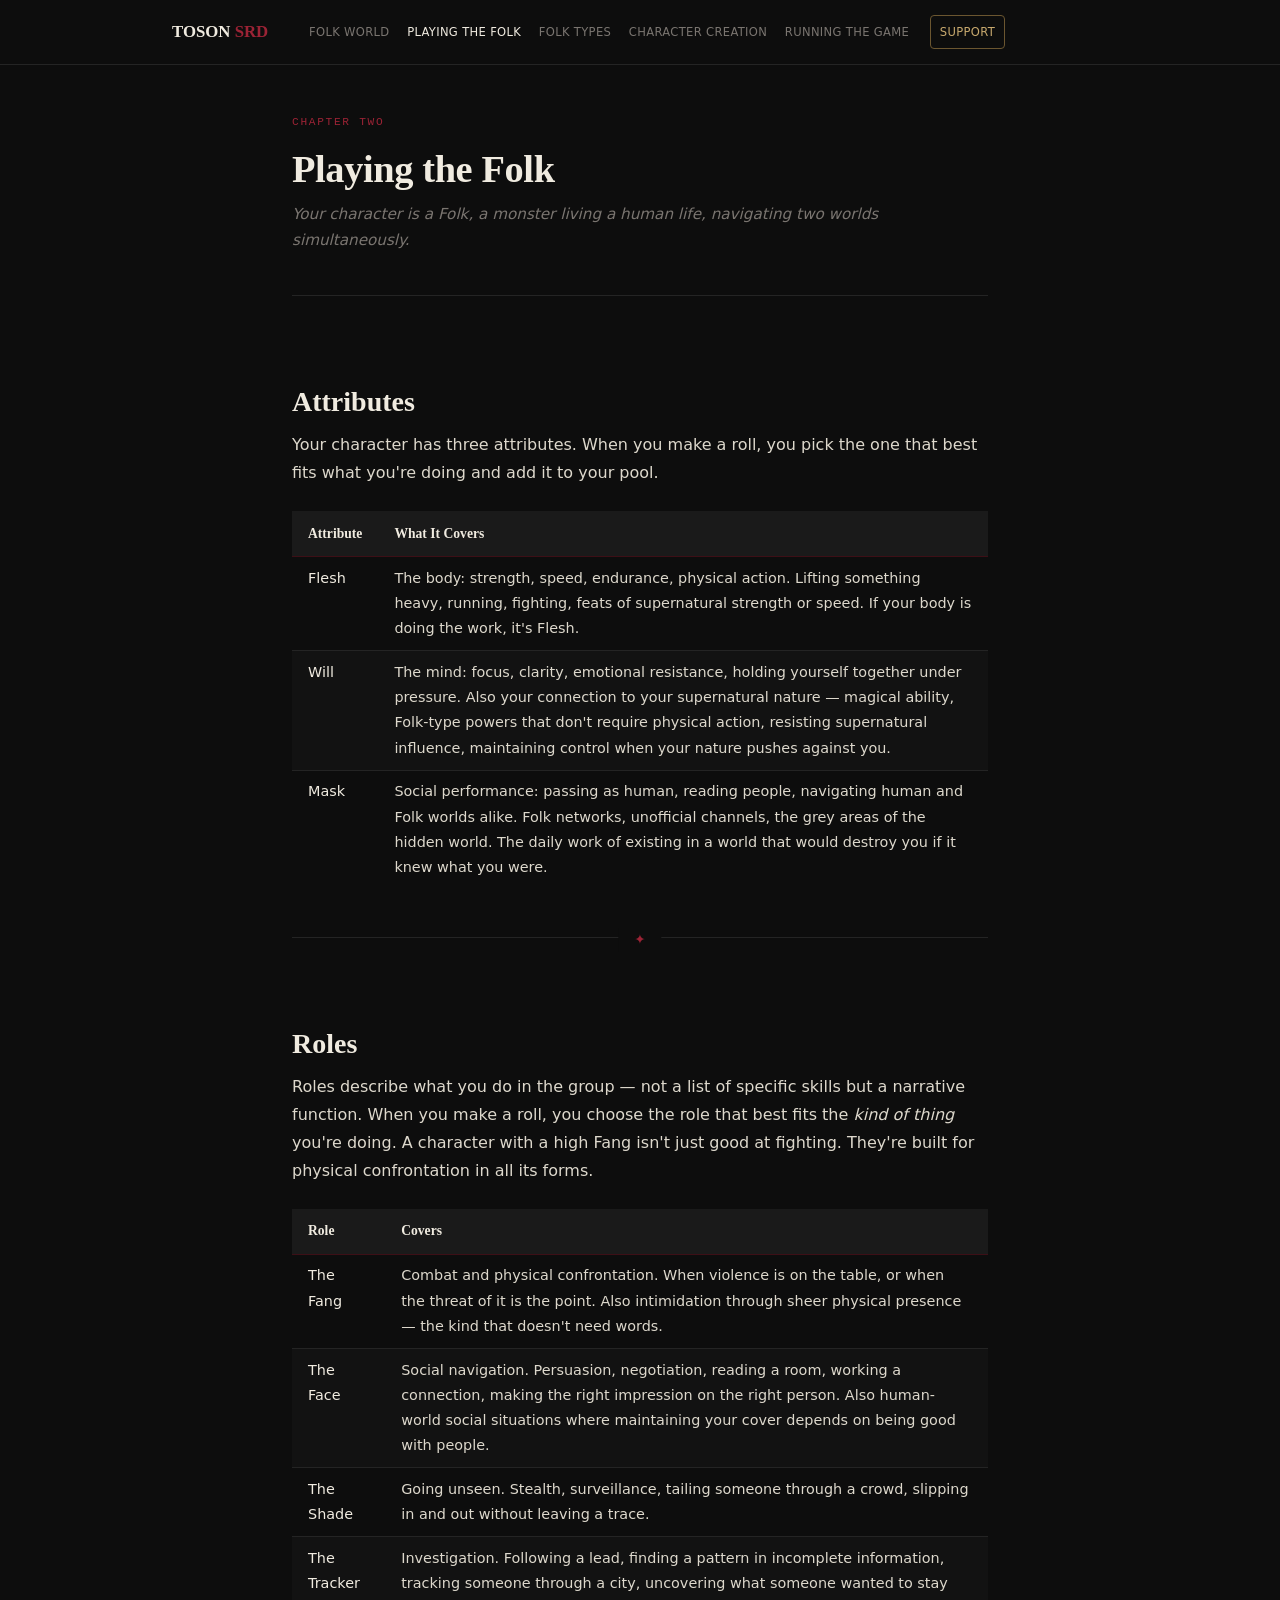
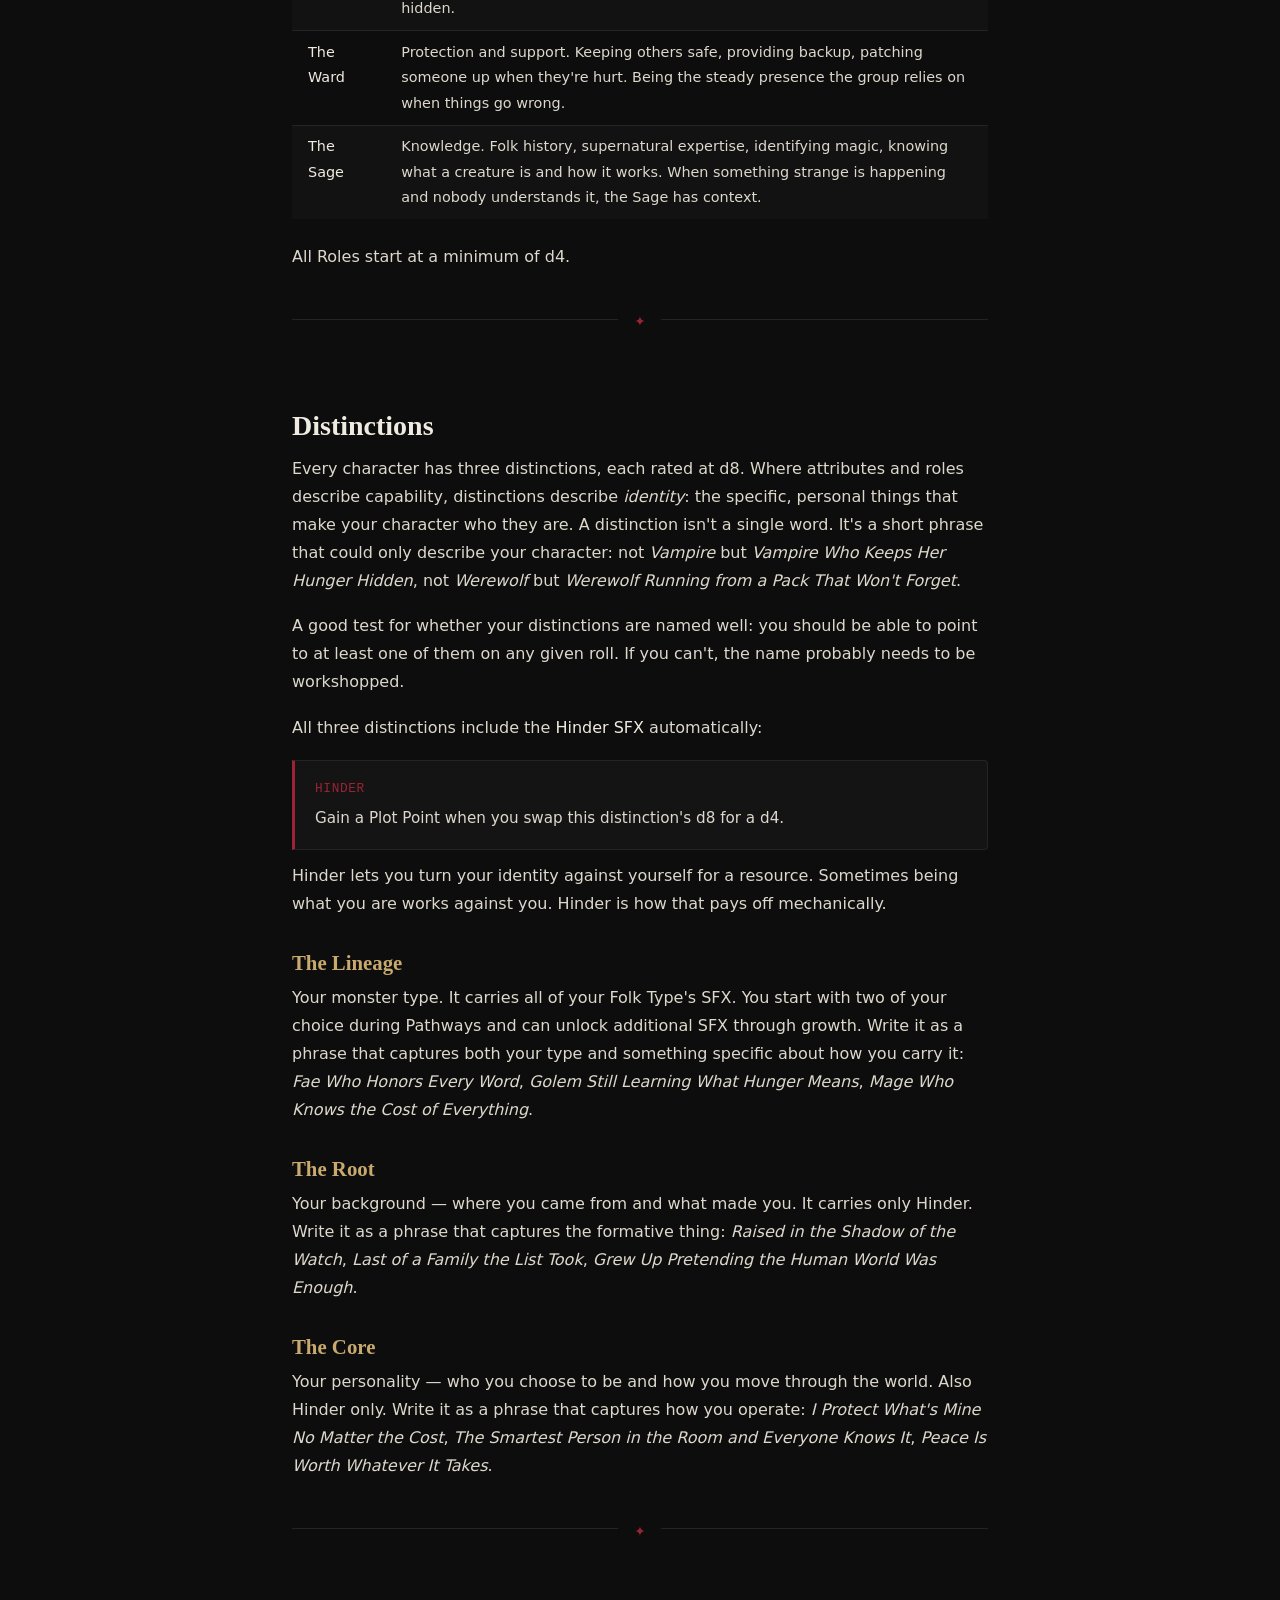
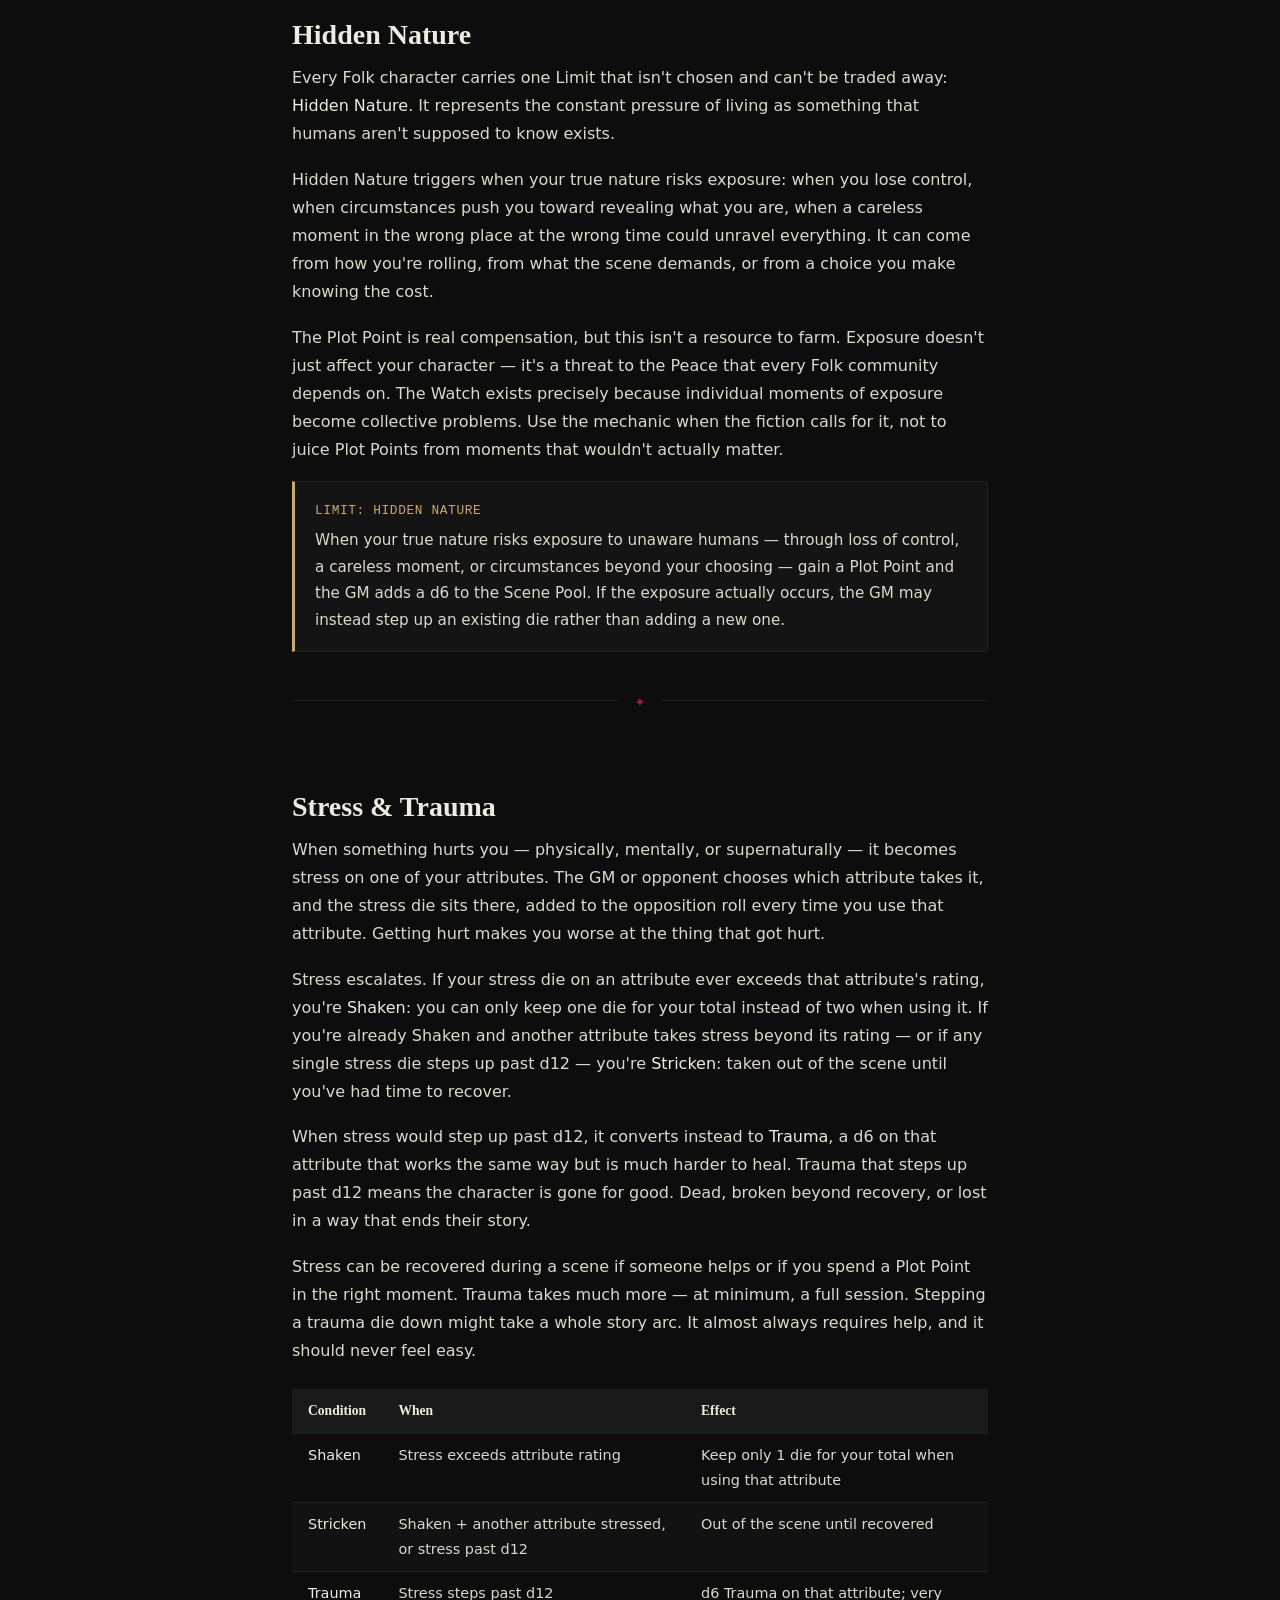
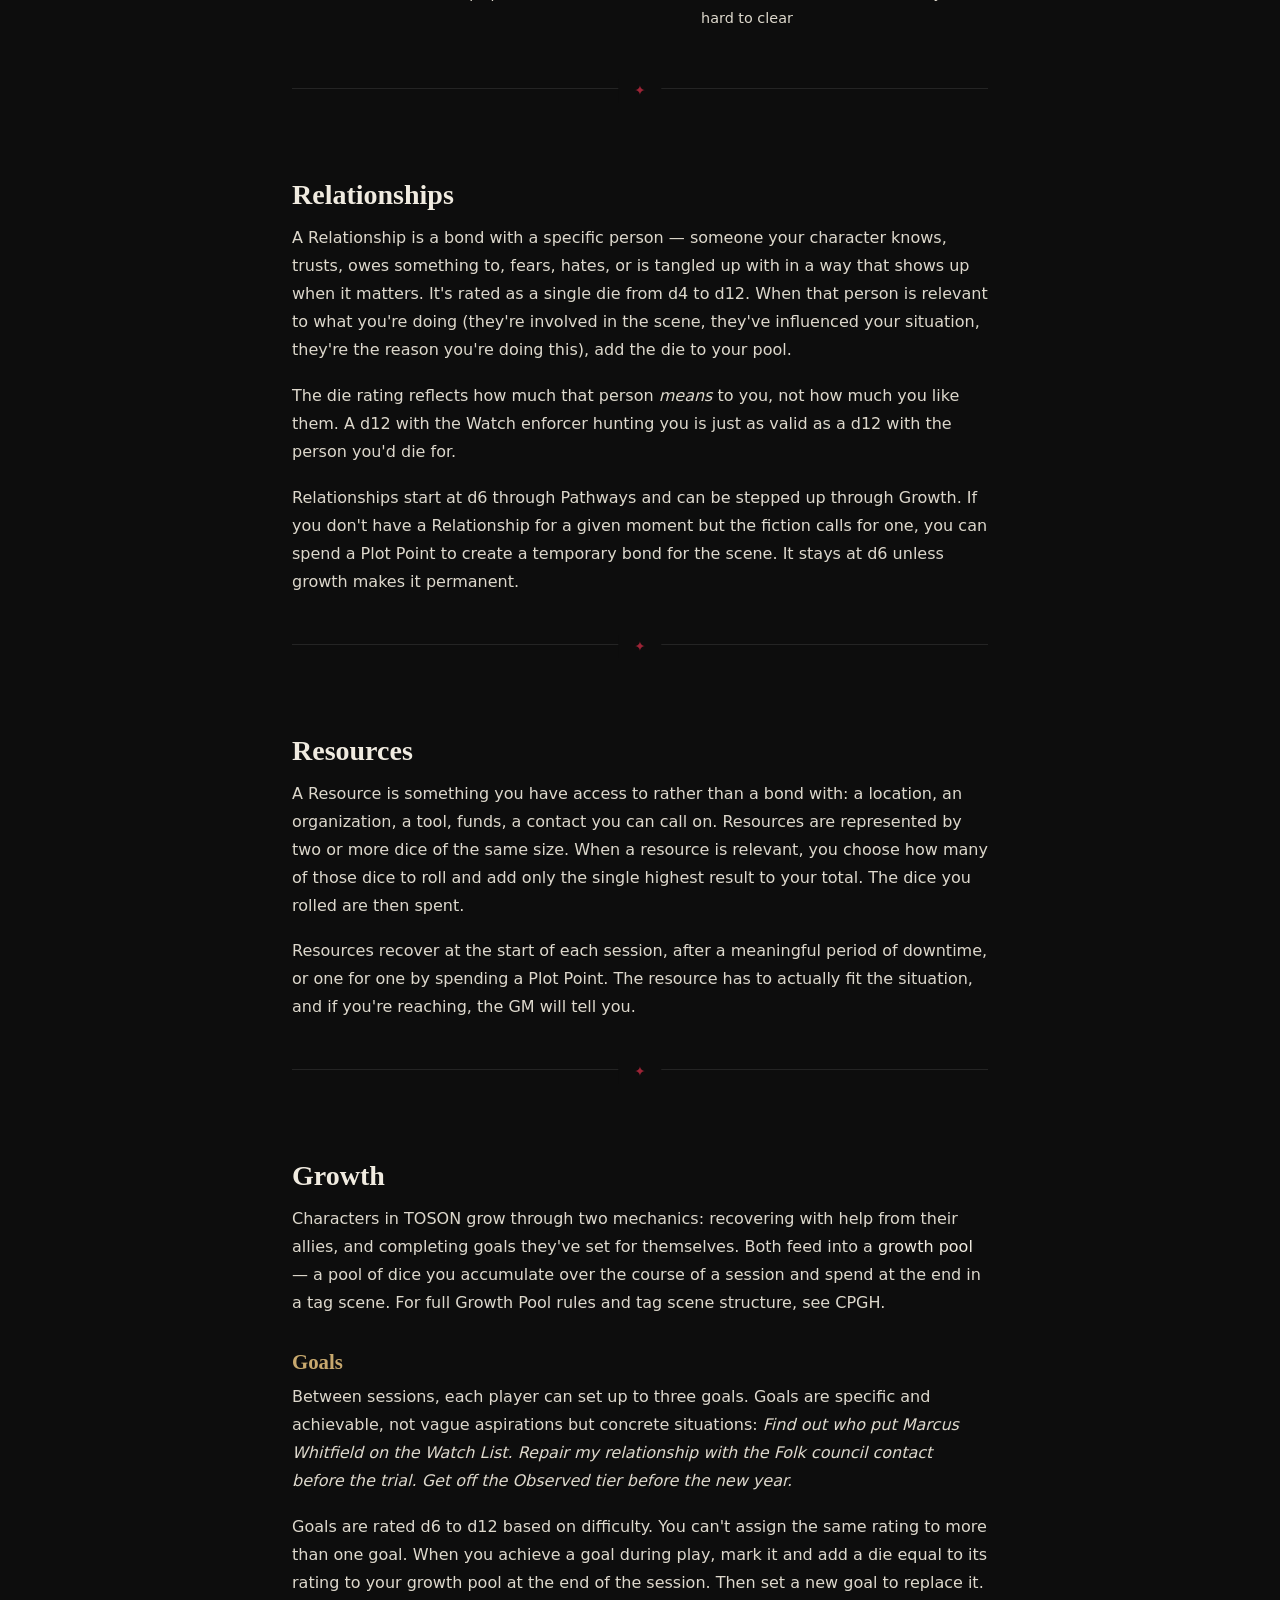
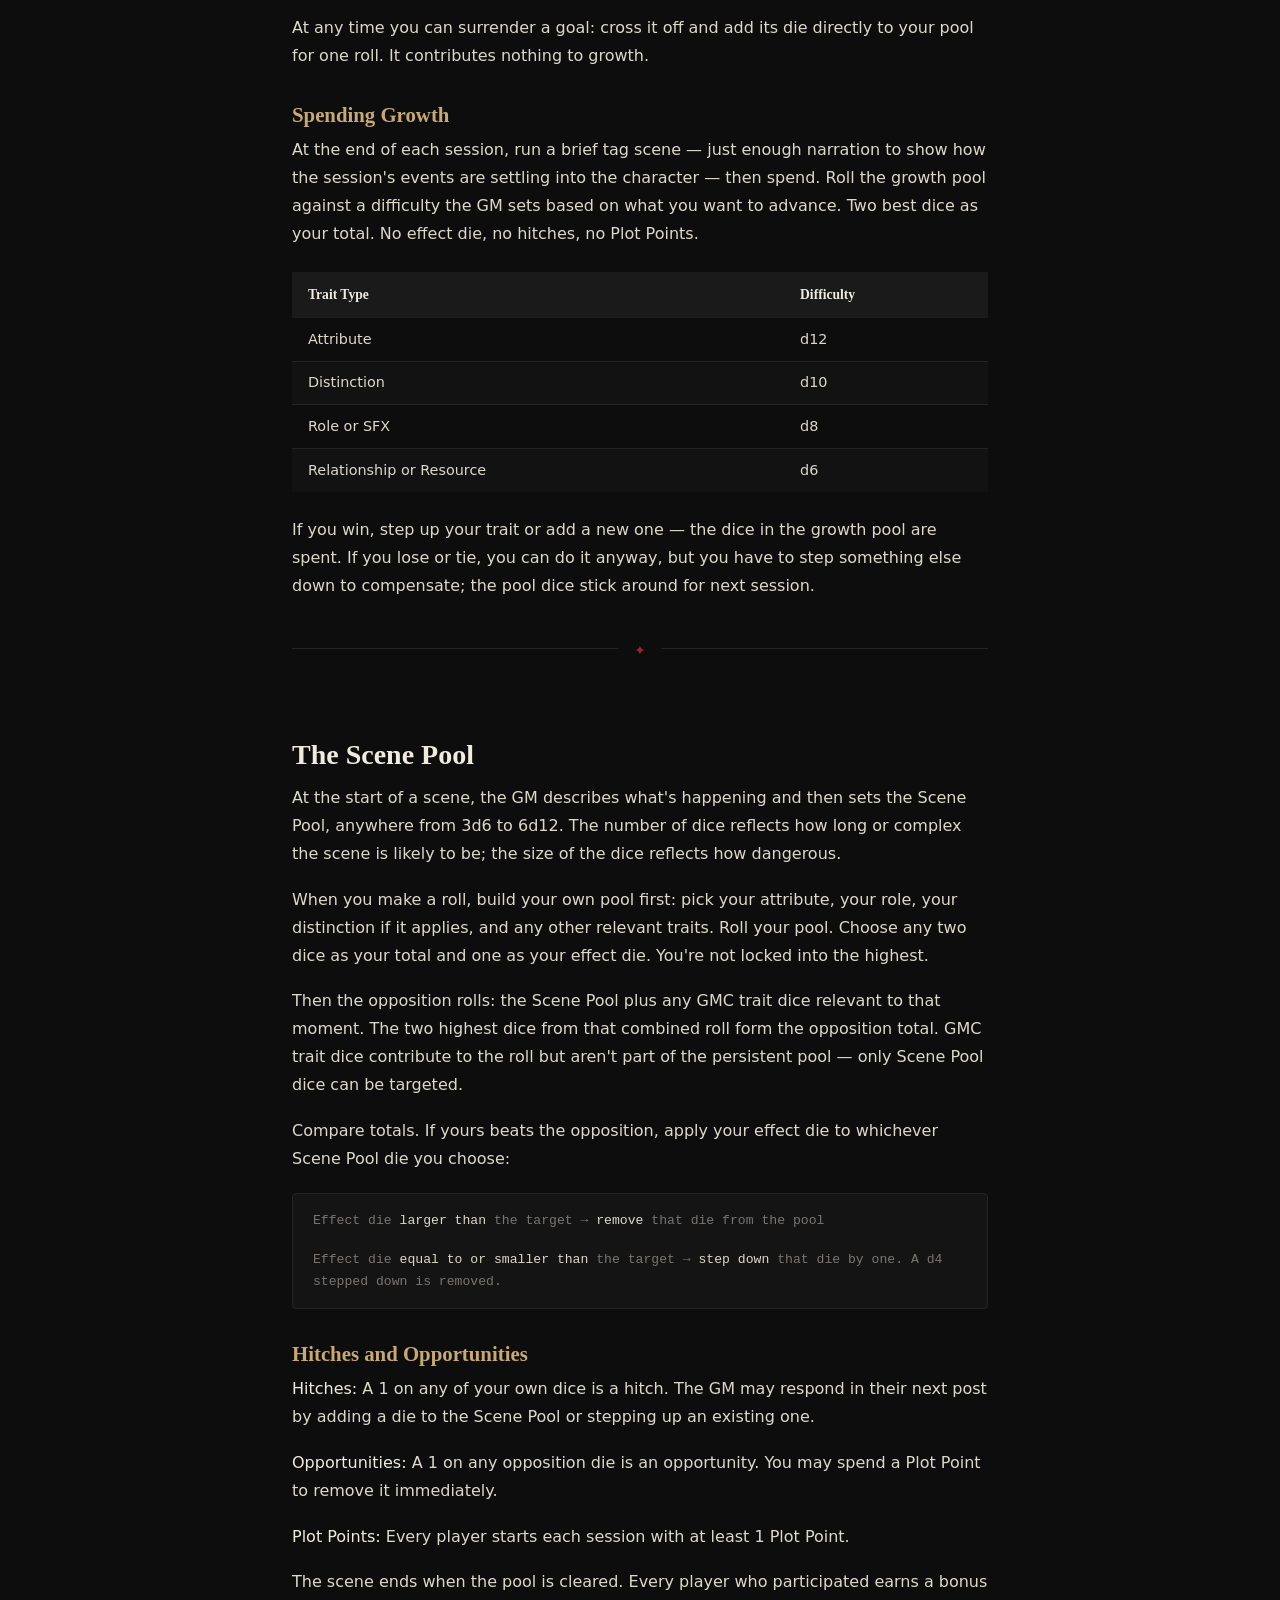
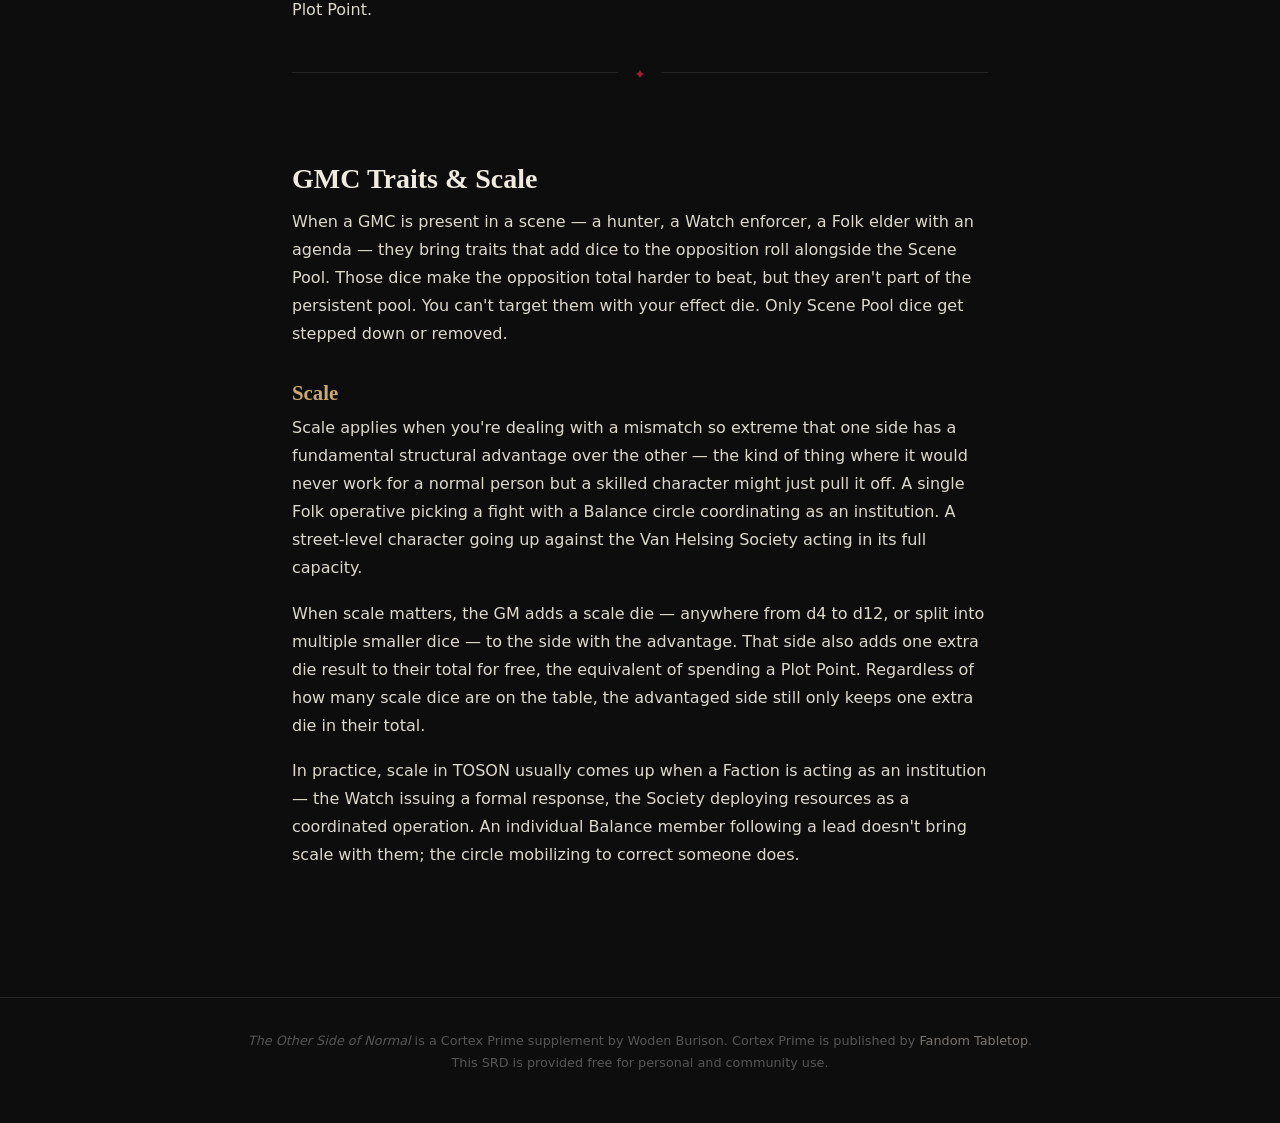
==== commit f1095256: "Simplify starting roles description in playing.html Removed specific starting spread details for rol" ====
--- a/playing.html
+++ b/playing.html
@@ -109,7 +109,7 @@
         </table>
       </div>
 
-      <p><strong>Starting spread:</strong> d10, d8, d8, d6, d6, d4 (distributed across the six roles after completing Pathways). All Roles start at a minimum of d4.</p>
+      <p>All Roles start at a minimum of d4.</p>
     </section>
 
     <hr class="section-rule">
